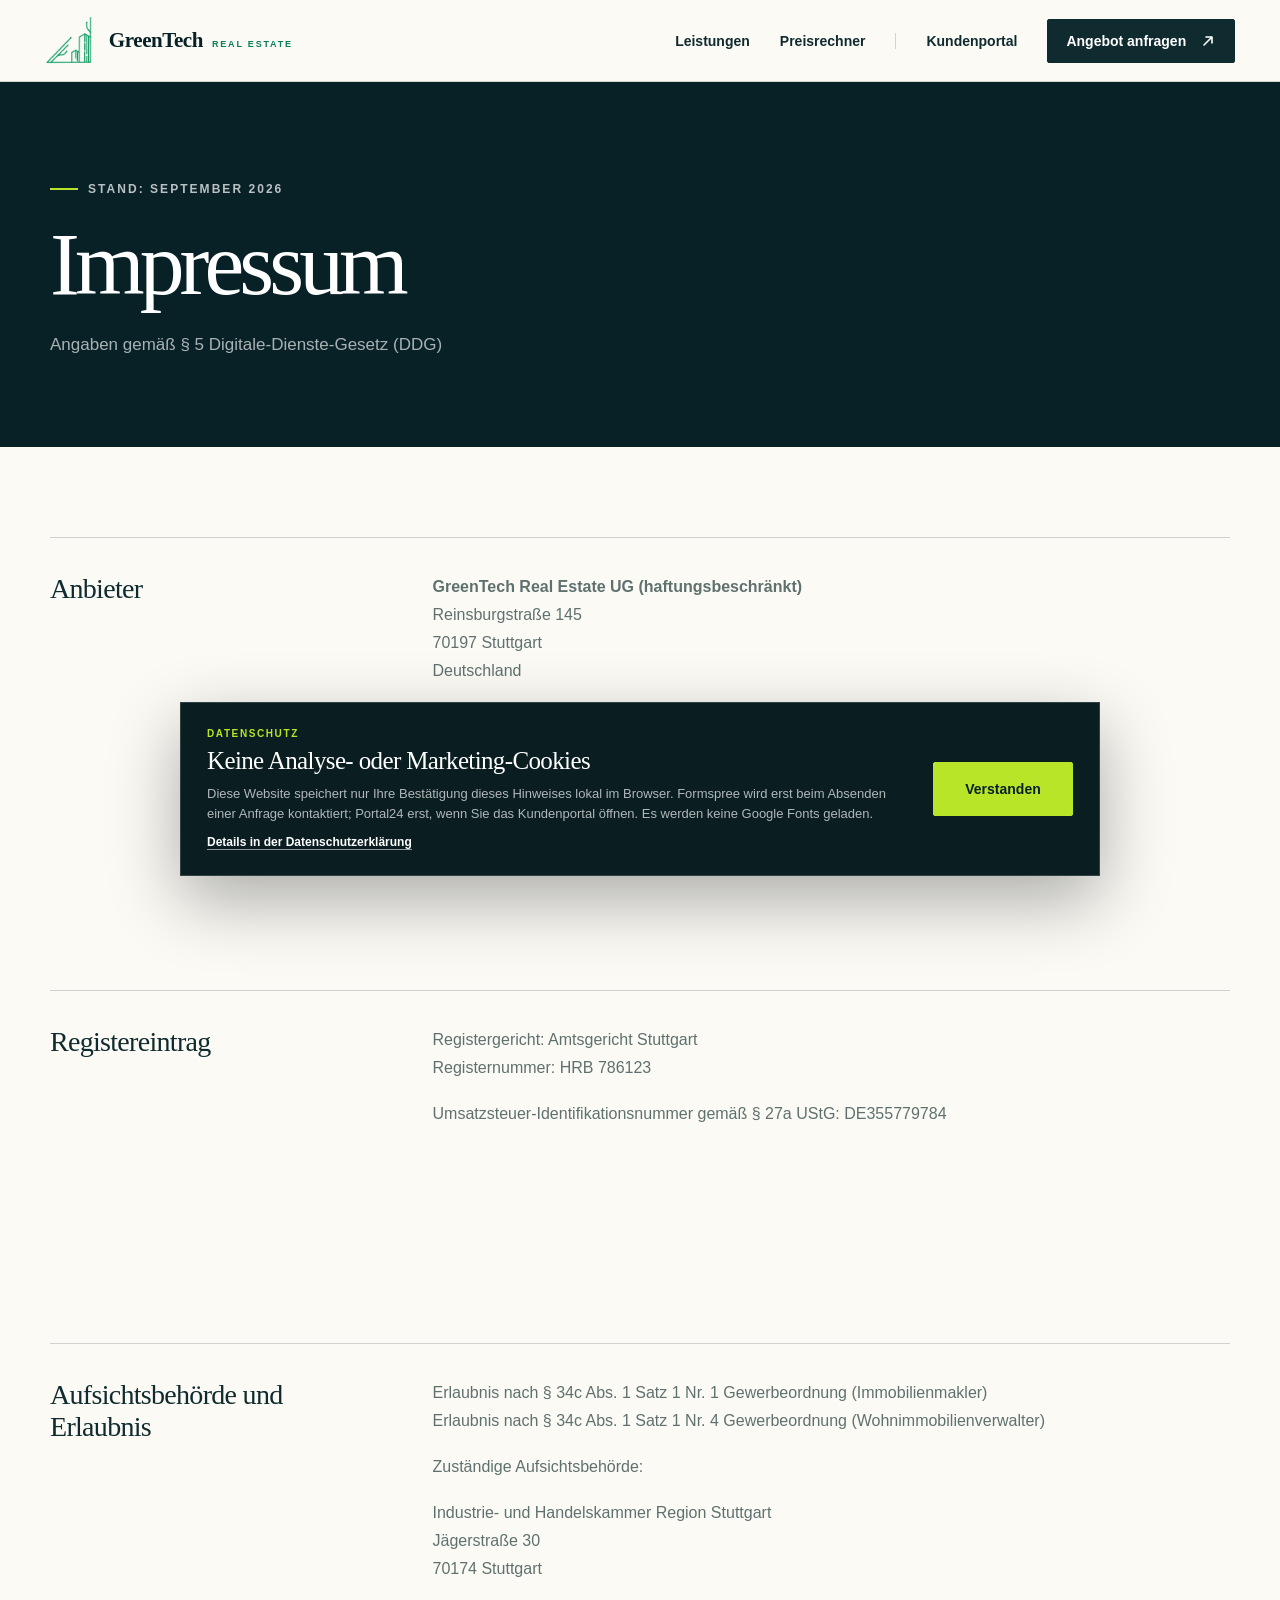
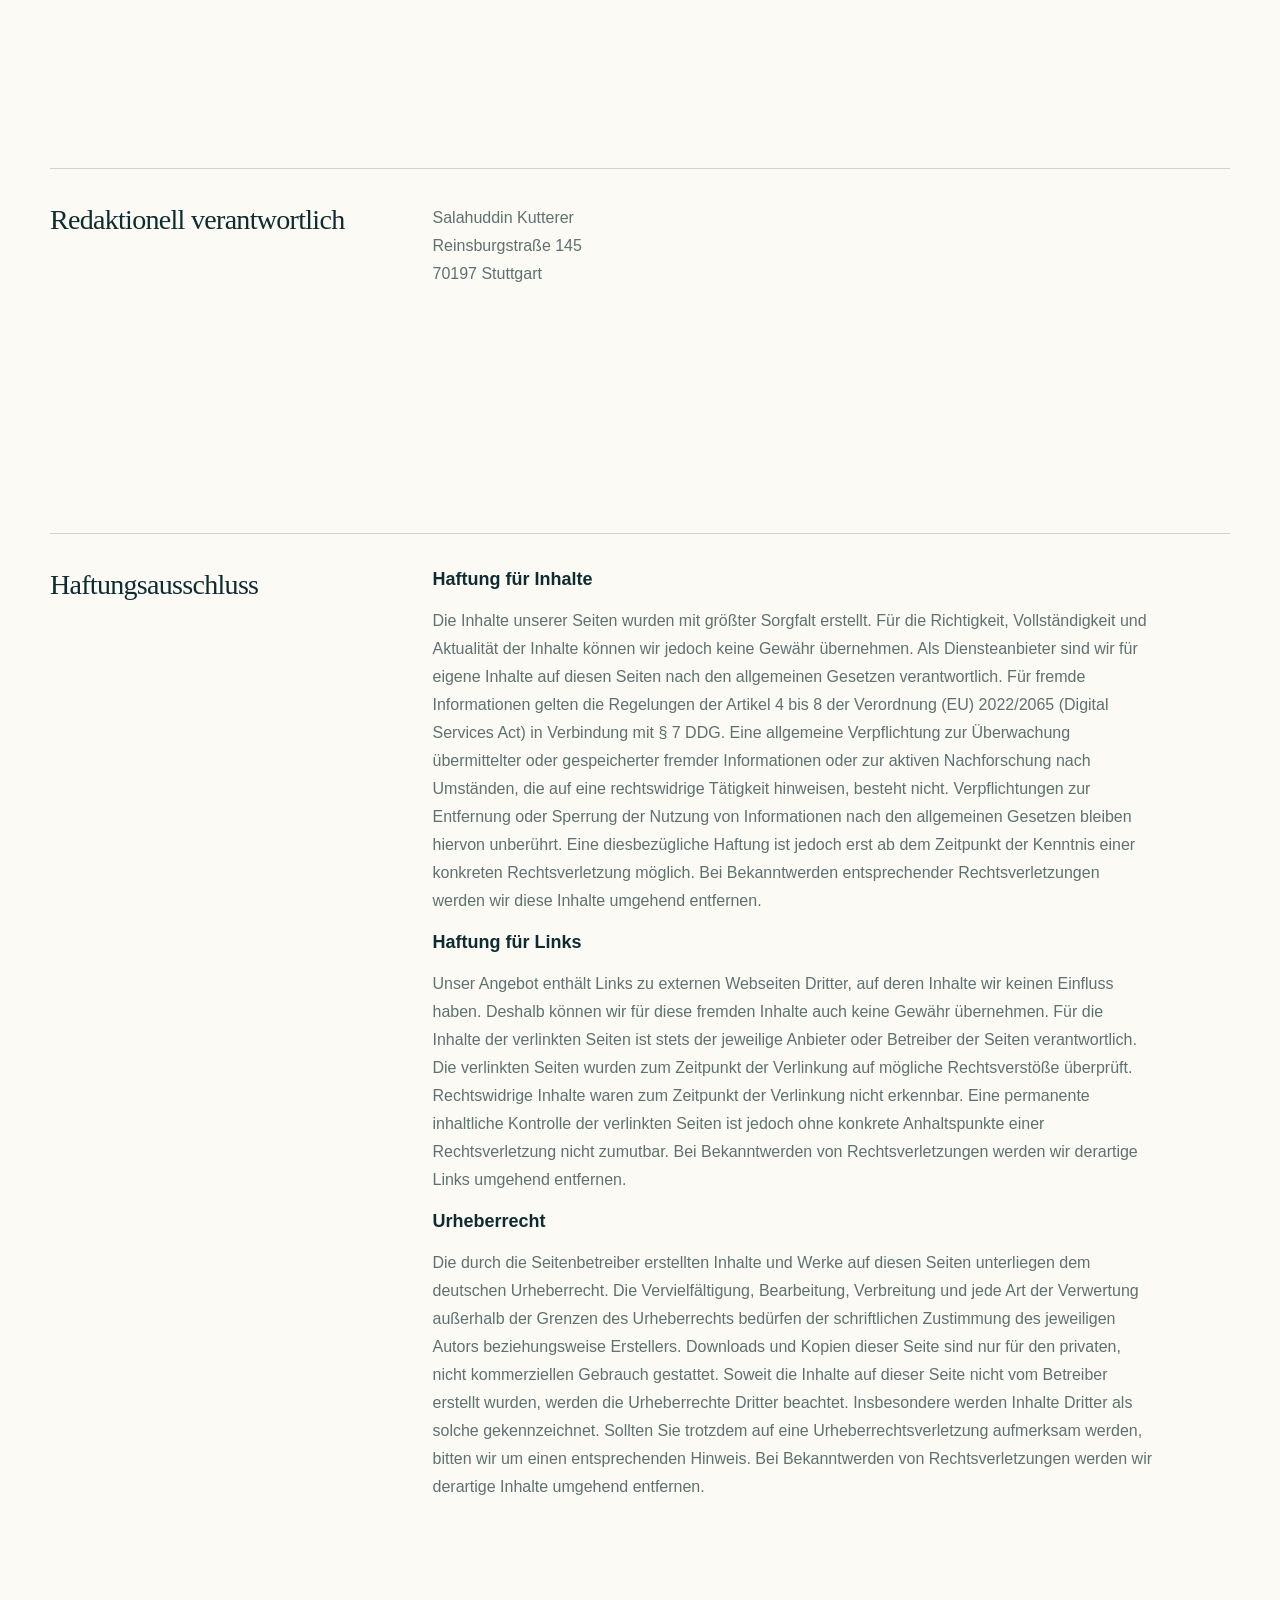
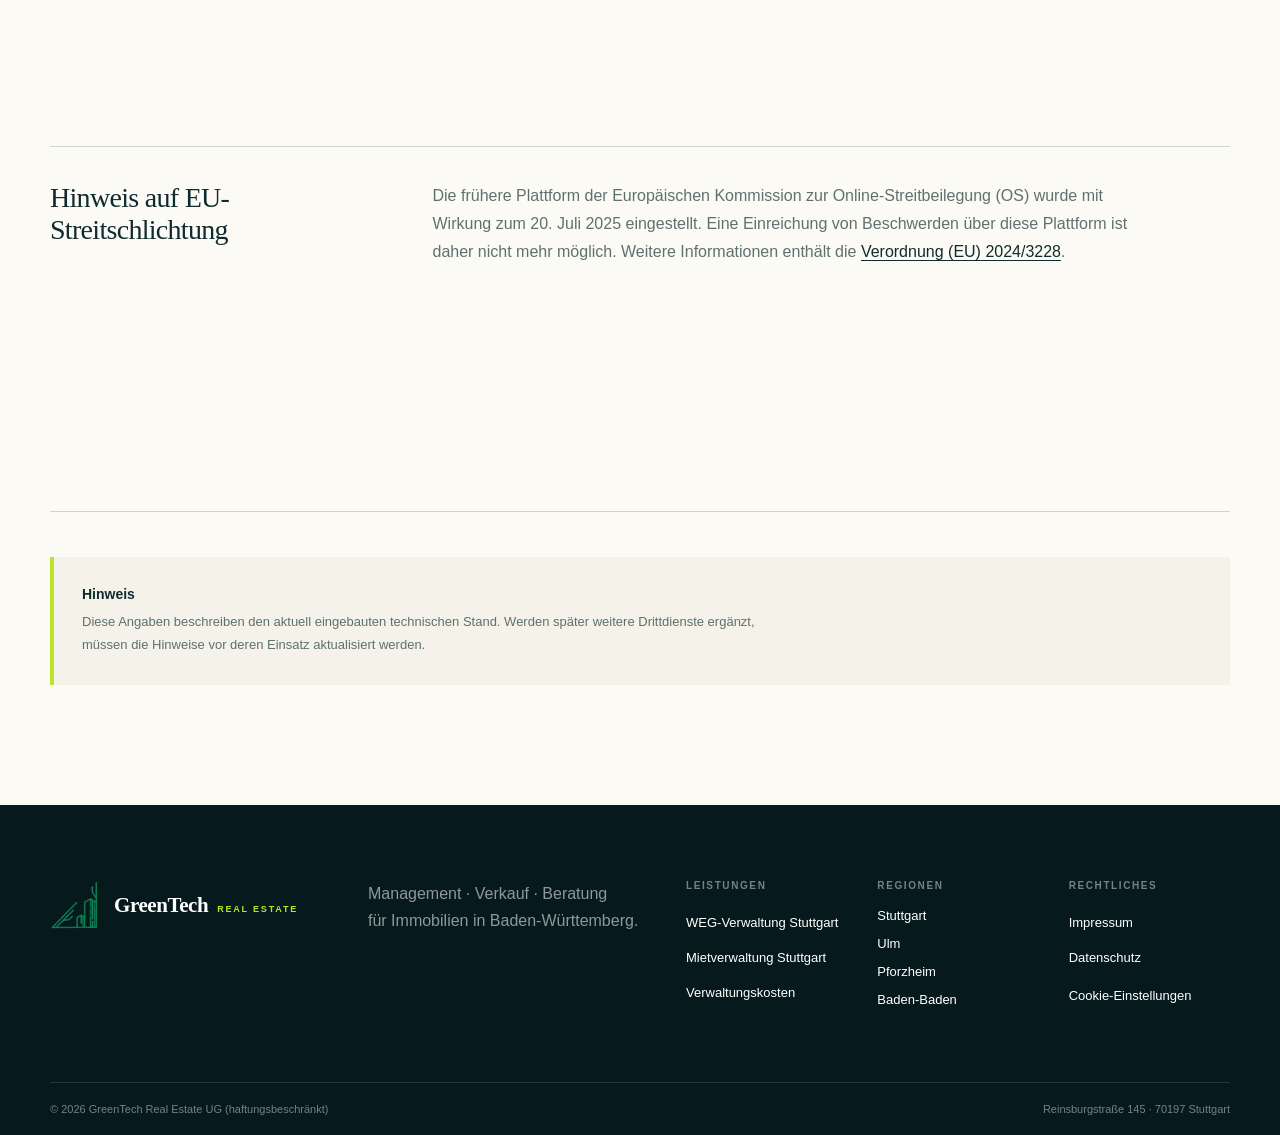
==== impressum.html @ c1181b11 "Add files via upload" ====
<!doctype html><html lang="de"><head><meta charset="utf-8"><meta name="viewport" content="width=device-width,initial-scale=1"><title>Impressum | GreenTech Real Estate</title><meta name="description" content="Angaben gemäß § 5 Digitale-Dienste-Gesetz (DDG)"><meta name="robots" content="index,follow,max-image-preview:large"><link rel="canonical" href="https://www.greentechrealestate.de/impressum.html"><meta property="og:locale" content="de_DE"><meta property="og:type" content="website"><meta property="og:title" content="Impressum | GreenTech Real Estate"><meta property="og:description" content="Angaben gemäß § 5 Digitale-Dienste-Gesetz (DDG)"><meta property="og:url" content="https://www.greentechrealestate.de/impressum.html"><script type="application/ld+json">{"@context":"https://schema.org","@type":["RealEstateAgent","LocalBusiness"],"@id":"https://www.greentechrealestate.de/#unternehmen","name":"GreenTech Real Estate UG (haftungsbeschränkt)","url":"https://www.greentechrealestate.de","logo":"https://www.greentechrealestate.de/assets/greentech-logo.png","telephone":"+49 711 34063966","email":"info@gt-re.de","address":{"@type":"PostalAddress","streetAddress":"Reinsburgstraße 145","postalCode":"70197","addressLocality":"Stuttgart","addressRegion":"Baden-Württemberg","addressCountry":"DE"},"areaServed":["Stuttgart","Ulm","Pforzheim","Baden-Baden"]}</script><link rel="stylesheet" href="styles.css?v=26"><style>@media(max-width:960px){.calculator-layout{gap:0!important;row-gap:0!important}.calculator-controls{margin-bottom:0!important}.result-card{margin-top:0!important}}</style><script src="form-config.js" defer></script><script src="script.js" defer></script></head><body><header class="site-header"><a class="brand brand-logo" href="index.html" aria-label="GreenTech Real Estate – Startseite"><span class="brand-symbol" aria-hidden="true"><img src="[data-uri]" alt="" width="380" height="132"></span><span class="brand-name"><strong>GreenTech</strong><span>Real Estate</span></span></a><button class="menu-button" type="button" aria-label="Menü öffnen" aria-expanded="false"><span></span><span></span></button><nav class="main-nav"><a href="index.html#leistungen">Leistungen</a><a href="preise.html">Preisrechner</a><a class="nav-login" href="https://portal.greentechrealestate.de/user/auth/login">Kundenportal</a><a class="button button-small" href="index.html#anfrage">Angebot anfragen <span class="arrow-icon" aria-hidden="true"><svg viewBox="0 0 16 16" focusable="false"><path d="M4 12 12 4M6 4h6v6"></path></svg></span></a></nav><span class="scroll-progress" aria-hidden="true"></span></header><main class="page-transition"><header class="legal-hero"><div class="section-shell"><p class="eyebrow light"><span></span>Stand: September 2026</p><h1>Impressum</h1><p>Angaben gemäß § 5 Digitale-Dienste-Gesetz (DDG)</p></div></header><article class="legal-content section-shell"><section><h2>Anbieter</h2><p><strong>GreenTech Real Estate UG (haftungsbeschränkt)</strong><br>Reinsburgstraße 145<br>70197 Stuttgart<br>Deutschland</p><p>Vertreten durch den Geschäftsführer: Salahuddin Kutterer</p><p>Telefon: <a href="tel:+4971134063966">+49 711 34063966</a><br>E-Mail: <a href="mailto:info@gt-re.de">info@gt-re.de</a></p></section><section><h2>Registereintrag</h2><p>Registergericht: Amtsgericht Stuttgart<br>Registernummer: HRB 786123</p><p>Umsatzsteuer-Identifikationsnummer gemäß § 27a UStG: DE355779784</p></section><section><h2>Aufsichtsbehörde und Erlaubnis</h2><p>Erlaubnis nach § 34c Abs. 1 Satz 1 Nr. 1 Gewerbeordnung (Immobilienmakler)<br>Erlaubnis nach § 34c Abs. 1 Satz 1 Nr. 4 Gewerbeordnung (Wohnimmobilienverwalter)</p><p>Zuständige Aufsichtsbehörde:</p><p>Industrie- und Handelskammer Region Stuttgart<br>Jägerstraße 30<br>70174 Stuttgart</p></section><section><h2>Redaktionell verantwortlich</h2><p>Salahuddin Kutterer<br>Reinsburgstraße 145<br>70197 Stuttgart</p></section><section><h2>Haftungsausschluss</h2><div class="legal-copy"><h3>Haftung für Inhalte</h3><p>Die Inhalte unserer Seiten wurden mit größter Sorgfalt erstellt. Für die Richtigkeit, Vollständigkeit und Aktualität der Inhalte können wir jedoch keine Gewähr übernehmen. Als Diensteanbieter sind wir für eigene Inhalte auf diesen Seiten nach den allgemeinen Gesetzen verantwortlich. Für fremde Informationen gelten die Regelungen der Artikel 4 bis 8 der Verordnung (EU) 2022/2065 (Digital Services Act) in Verbindung mit § 7 DDG. Eine allgemeine Verpflichtung zur Überwachung übermittelter oder gespeicherter fremder Informationen oder zur aktiven Nachforschung nach Umständen, die auf eine rechtswidrige Tätigkeit hinweisen, besteht nicht. Verpflichtungen zur Entfernung oder Sperrung der Nutzung von Informationen nach den allgemeinen Gesetzen bleiben hiervon unberührt. Eine diesbezügliche Haftung ist jedoch erst ab dem Zeitpunkt der Kenntnis einer konkreten Rechtsverletzung möglich. Bei Bekanntwerden entsprechender Rechtsverletzungen werden wir diese Inhalte umgehend entfernen.</p><h3>Haftung für Links</h3><p>Unser Angebot enthält Links zu externen Webseiten Dritter, auf deren Inhalte wir keinen Einfluss haben. Deshalb können wir für diese fremden Inhalte auch keine Gewähr übernehmen. Für die Inhalte der verlinkten Seiten ist stets der jeweilige Anbieter oder Betreiber der Seiten verantwortlich. Die verlinkten Seiten wurden zum Zeitpunkt der Verlinkung auf mögliche Rechtsverstöße überprüft. Rechtswidrige Inhalte waren zum Zeitpunkt der Verlinkung nicht erkennbar. Eine permanente inhaltliche Kontrolle der verlinkten Seiten ist jedoch ohne konkrete Anhaltspunkte einer Rechtsverletzung nicht zumutbar. Bei Bekanntwerden von Rechtsverletzungen werden wir derartige Links umgehend entfernen.</p><h3>Urheberrecht</h3><p>Die durch die Seitenbetreiber erstellten Inhalte und Werke auf diesen Seiten unterliegen dem deutschen Urheberrecht. Die Vervielfältigung, Bearbeitung, Verbreitung und jede Art der Verwertung außerhalb der Grenzen des Urheberrechts bedürfen der schriftlichen Zustimmung des jeweiligen Autors beziehungsweise Erstellers. Downloads und Kopien dieser Seite sind nur für den privaten, nicht kommerziellen Gebrauch gestattet. Soweit die Inhalte auf dieser Seite nicht vom Betreiber erstellt wurden, werden die Urheberrechte Dritter beachtet. Insbesondere werden Inhalte Dritter als solche gekennzeichnet. Sollten Sie trotzdem auf eine Urheberrechtsverletzung aufmerksam werden, bitten wir um einen entsprechenden Hinweis. Bei Bekanntwerden von Rechtsverletzungen werden wir derartige Inhalte umgehend entfernen.</p></div></section><section><h2>Hinweis auf EU-Streitschlichtung</h2><p>Die frühere Plattform der Europäischen Kommission zur Online-Streitbeilegung (OS) wurde mit Wirkung zum 20. Juli 2025 eingestellt. Eine Einreichung von Beschwerden über diese Plattform ist daher nicht mehr möglich. Weitere Informationen enthält die <a href="https://eur-lex.europa.eu/eli/reg/2024/3228/oj?locale=de">Verordnung (EU) 2024/3228</a>.</p></section><aside class="legal-note"><strong>Hinweis</strong><p>Diese Angaben beschreiben den aktuell eingebauten technischen Stand. Werden später weitere Drittdienste ergänzt, müssen die Hinweise vor deren Einsatz aktualisiert werden.</p></aside></article></main><footer><div class="footer-top section-shell"><a class="brand brand-logo footer-logo" href="index.html" aria-label="GreenTech Real Estate – Startseite"><span class="brand-symbol" aria-hidden="true"><img src="[data-uri]" alt="" width="380" height="132"></span><span class="brand-name"><strong>GreenTech</strong><span>Real Estate</span></span></a><p>Management · Verkauf · Beratung<br>für Immobilien in Baden-Württemberg.</p><div class="footer-navigation"><nav class="footer-links" aria-label="Leistungen"><strong>Leistungen</strong><a href="weg-verwaltung.html">WEG-Verwaltung Stuttgart</a><a href="mietverwaltung.html">Mietverwaltung Stuttgart</a><a href="preise.html">Verwaltungskosten</a></nav><nav class="footer-links" aria-label="Regionen"><strong>Regionen</strong><a href="index.html#stuttgart">Stuttgart</a><a href="hausverwaltung-ulm.html">Ulm</a><a href="hausverwaltung-pforzheim.html">Pforzheim</a><a href="hausverwaltung-baden-baden.html">Baden-Baden</a></nav><nav class="footer-links" aria-label="Rechtliches"><strong>Rechtliches</strong><a href="impressum.html">Impressum</a><a href="datenschutz.html">Datenschutz</a><button class="footer-cookie-button" type="button" data-cookie-settings>Cookie-Einstellungen</button></nav></div></div><div class="footer-bottom section-shell"><span>© 2026 GreenTech Real Estate UG (haftungsbeschränkt)</span><span>Reinsburgstraße 145 · 70197 Stuttgart</span></div></footer></body></html>
---- styles.css ----
:root {
  --ink: #102b2f;
  --ink-deep: #082126;
  --green: #b8e528;
  --green-soft: #e7f7ad;
  --cream: #f4f2e9;
  --paper: #fbfaf5;
  --line: rgba(16, 43, 47, 0.18);
  --muted: #5f716f;
}

* { box-sizing: border-box; }
html { scroll-behavior: smooth; }
body {
  margin: 0;
  background: var(--paper);
  color: var(--ink);
  font-family: Arial, Helvetica, sans-serif;
  -webkit-font-smoothing: antialiased;
}
a { color: inherit; text-decoration: none; }
img { max-width: 100%; }
button, input, select, textarea { font: inherit; }
button, summary { cursor: pointer; }

.section-shell { width: min(1180px, calc(100% - 48px)); margin-inline: auto; }
.site-header {
  position: sticky; top: 0; z-index: 20;
  height: 82px; padding: 0 3.5vw;
  display: flex; align-items: center; justify-content: space-between;
  background: rgba(251, 250, 245, 0.94); border-bottom: 1px solid var(--line);
  backdrop-filter: blur(16px); transition: height .35s ease, box-shadow .35s ease, background .35s ease;
}
.site-header.is-scrolled { height: 70px; background: rgba(251,250,245,.98); box-shadow: 0 12px 32px rgba(8,33,38,.08); }
.scroll-progress { position: absolute; left: 0; bottom: -1px; width: 100%; height: 2px; background: var(--green); transform: scaleX(0); transform-origin: left center; will-change: transform; }
.brand { display: inline-flex; align-items: center; gap: 12px; }
.brand-logo { transition: opacity .25s ease; }
.brand-logo:hover { opacity: .72; }
.brand-symbol { position: relative; width: 52px; height: 52px; overflow: hidden; flex: 0 0 52px; }
.brand-symbol img { position: absolute; top: 0; left: 50%; display: block; height: 100%; width: auto; max-width: none; transform: translateX(-46.2%); }
.brand-mark {
  width: 38px; height: 38px; display: grid; place-items: center;
  background: var(--green); color: var(--ink-deep); border-radius: 50%;
  font-size: 12px; font-weight: 800; letter-spacing: -0.04em;
}
.brand-name { display: flex; align-items: baseline; gap: 9px; color: var(--ink-deep); line-height: 1; white-space: nowrap; }
.brand-name strong { font-family: Georgia, "Times New Roman", serif; font-size: 21px; font-weight: 600; letter-spacing: -.02em; }
.brand-name span { color: #067f59; font-family: Arial, Helvetica, sans-serif; font-size: 9px; font-weight: 750; letter-spacing: .2em; text-transform: uppercase; }
.main-nav { display: flex; align-items: center; gap: 30px; font-size: 14px; font-weight: 600; }
.main-nav > a:not(.button) { position: relative; transition: color .2s ease; }
.main-nav > a:not(.button)::after { content: ""; position: absolute; left: 0; right: 0; bottom: -8px; height: 1px; background: var(--ink); transform: scaleX(0); transform-origin: right; transition: transform .3s cubic-bezier(.22,.7,.2,1); }
.main-nav > a:not(.button):hover::after, .main-nav > a:not(.button):focus-visible::after { transform: scaleX(1); transform-origin: left; }
.nav-login { border-left: 1px solid var(--line); padding-left: 30px; }
.menu-button { display: none; border: 0; background: transparent; padding: 10px; }
.menu-button span { display: block; width: 24px; height: 2px; background: var(--ink); margin: 5px; }
.button {
  display: inline-flex; align-items: center; justify-content: center; gap: 22px;
  min-height: 54px; padding: 0 24px; border: 1px solid var(--ink);
  background: var(--ink); color: white; border-radius: 2px;
  position: relative; overflow: hidden; font-size: 14px; font-weight: 700; transition: transform .25s ease, background .25s ease, box-shadow .25s ease;
}
.button::before { content: ""; position: absolute; inset: 0; background: rgba(255,255,255,.16); transform: translateX(-105%) skewX(-18deg); transition: transform .55s cubic-bezier(.22,.7,.2,1); }
.button:hover { transform: translateY(-3px); box-shadow: 0 14px 28px rgba(8,33,38,.16); }
.button:hover::before { transform: translateX(105%) skewX(-18deg); }
.button > span { position: relative; transition: transform .25s ease; }
.button:hover > span { transform: translate(3px,-3px); }
.arrow-icon { width: 16px; height: 16px; display: inline-flex; flex: 0 0 16px; align-items: center; justify-content: center; }
.arrow-icon svg { width: 100%; height: 100%; display: block; overflow: visible; fill: none; stroke: currentColor; stroke-width: 1.6; stroke-linecap: round; stroke-linejoin: round; }
.arrow-icon-right { width: 17px; flex-basis: 17px; }
.button-small { min-height: 44px; padding: 0 18px; gap: 14px; }
.hero {
  min-height: 700px; position: relative; overflow: hidden;
  display: flex; flex-direction: column; justify-content: space-between;
  padding: 105px max(3.5vw, 24px) 40px; color: white; background: var(--ink-deep);
}
.hero::after {
  content: ""; position: absolute; right: 8%; bottom: -35%; width: 42vw; height: 42vw;
  border-radius: 50%; background: radial-gradient(circle at 42% 38%, rgba(184,229,40,.95), rgba(184,229,40,.08) 56%, transparent 70%);
  filter: blur(1px);
}
.hero-orbit { position: absolute; border: 1px solid rgba(255,255,255,.18); border-radius: 50%; z-index: 1; }
.orbit-one { right: -6vw; bottom: -22vw; width: 66vw; height: 66vw; animation: orbit-drift 14s ease-in-out infinite alternate; }
.orbit-two { right: 6vw; bottom: -11vw; width: 42vw; height: 42vw; animation: orbit-drift 10s ease-in-out infinite alternate-reverse; }
.hero-content { position: relative; z-index: 2; width: min(900px, 76%); margin-left: 7vw; }
.hero-content > * { animation: hero-rise .8s both cubic-bezier(.22,.7,.2,1); }
.hero-content > *:nth-child(2) { animation-delay: .08s; }
.hero-content > *:nth-child(3) { animation-delay: .16s; }
.hero-content > *:nth-child(4) { animation-delay: .24s; }
.eyebrow { display: flex; align-items: center; gap: 10px; margin: 0 0 25px; font-size: 12px; font-weight: 800; letter-spacing: .17em; text-transform: uppercase; }
.eyebrow > span { display: block; width: 28px; height: 2px; background: var(--green); }
.eyebrow.light { color: rgba(255,255,255,.72); }
.hero h1 { margin: 0; font-size: clamp(54px, 7vw, 104px); line-height: .92; letter-spacing: -.065em; font-weight: 500; }
.hero h1 em { color: var(--green); font-family: Georgia, "Times New Roman", serif; font-weight: 400; }
.hero-copy { max-width: 640px; margin: 34px 0 0; color: rgba(255,255,255,.72); font-size: 18px; line-height: 1.65; }
.hero-actions { display: flex; align-items: center; gap: 34px; margin-top: 38px; }
.button-light { background: var(--green); border-color: var(--green); color: var(--ink-deep); }
.text-link { display: inline-flex; gap: 24px; border-bottom: 1px solid currentColor; padding-bottom: 5px; font-size: 14px; font-weight: 700; transition: gap .25s ease, opacity .25s ease; }
.text-link:hover { gap: 32px; opacity: .75; }
.light-link { color: white; }
.hero-meta { position: relative; z-index: 2; margin-left: 7vw; }
.hero-meta span { color: rgba(255,255,255,.5); font-size: 11px; letter-spacing: .17em; text-transform: uppercase; }
.hero-meta p { margin: 6px 0 0; font-size: 14px; }
.hero-index { position: absolute; right: 4vw; top: 50%; z-index: 2; transform: rotate(90deg); color: rgba(255,255,255,.45); font-size: 11px; letter-spacing: .18em; }
.intro { display: grid; grid-template-columns: .9fr 1.1fr; gap: 11vw; padding-block: 130px; }
.intro h2, .section-heading h2, .transparency h2, .contact-copy h2, .faq-section h2 {
  margin: 0; font-family: Georgia, "Times New Roman", serif; font-weight: 400;
  font-size: clamp(42px, 5.2vw, 72px); line-height: .98; letter-spacing: -.045em;
}
.intro-copy { padding-top: 42px; }
.intro-copy p { margin: 0 0 25px; font-size: 19px; line-height: 1.7; color: var(--muted); }
.intro-copy strong { color: var(--ink); }
.services-section { padding: 120px 0 130px; background: var(--cream); }
.section-heading { display: grid; grid-template-columns: 1.4fr .6fr; align-items: end; gap: 80px; }
.section-heading > p { margin: 0 0 5px; max-width: 360px; color: var(--muted); font-size: 16px; line-height: 1.65; }
.filter-row { display: flex; gap: 8px; flex-wrap: wrap; margin: 64px 0 28px; }
.filter { border: 1px solid var(--line); border-radius: 999px; padding: 11px 18px; background: transparent; color: var(--ink); font-size: 13px; font-weight: 700; }
.filter.active, .filter:hover { background: var(--ink); color: white; border-color: var(--ink); }
.service-grid { display: grid; grid-template-columns: repeat(3, 1fr); gap: 1px; background: rgba(16,43,47,.17); border: 1px solid rgba(16,43,47,.17); }
.service-card { min-height: 380px; padding: 28px; display: flex; flex-direction: column; justify-content: space-between; background: var(--paper); transition: background .25s ease, color .25s ease, transform .25s ease, box-shadow .25s ease; }
.service-card[hidden] { display: none; }
.service-card.featured { background: var(--green); }
.service-card:hover, .service-card:focus-within { background-color: #dff39a !important; color: var(--ink-deep); transform: translateY(-6px); box-shadow: 0 20px 45px rgba(8,33,38,.14); }
.card-topline { display: flex; justify-content: space-between; font-size: 11px; letter-spacing: .14em; text-transform: uppercase; opacity: .6; }
.service-card h3 { margin: 0 0 16px; max-width: 270px; font-family: Georgia, "Times New Roman", serif; font-size: 35px; line-height: 1.02; font-weight: 400; letter-spacing: -.035em; }
.service-card p { max-width: 300px; margin: 0; color: var(--muted); line-height: 1.65; font-size: 15px; }
.service-card:hover p, .service-card:focus-within p { color: #405654; }
.service-card:hover h3, .service-card:hover a, .service-card:focus-within h3, .service-card:focus-within a { color: var(--ink-deep); }
.service-card a { display: flex; justify-content: space-between; border-top: 1px solid currentColor; padding-top: 16px; font-size: 13px; font-weight: 800; }
.service-card a span { transition: transform .25s ease; }
.service-card:hover a span { transform: translate(4px,-4px); }
.transparency { padding-block: 130px; display: grid; grid-template-columns: .9fr 1.1fr; gap: 10vw; }
.steps { list-style: none; padding: 0; margin: 0; }
.steps li { display: grid; grid-template-columns: 60px 1fr; gap: 25px; padding: 34px 0; border-top: 1px solid var(--line); }
.steps li:last-child { border-bottom: 1px solid var(--line); }
.steps > li > span { color: var(--muted); font-size: 12px; font-weight: 800; }
.steps h3 { margin: 0 0 9px; font-size: 21px; }
.steps p { margin: 0; color: var(--muted); line-height: 1.6; }
.quote-band { background: var(--green); }
.quote-inner { padding-block: 95px; display: grid; grid-template-columns: 1fr auto; gap: 40px; align-items: end; }
.quote-inner p { margin: 0; max-width: 880px; font-family: Georgia, "Times New Roman", serif; font-size: clamp(32px, 4.3vw, 58px); line-height: 1.06; letter-spacing: -.04em; }
.quote-inner span { padding-bottom: 8px; font-size: 12px; font-weight: 800; letter-spacing: .12em; text-transform: uppercase; }
.contact-section { padding-block: 125px; background: var(--ink-deep); color: white; }
.contact-grid { display: grid; grid-template-columns: .85fr 1.15fr; gap: 9vw; }
.contact-copy > p:not(.eyebrow) { max-width: 440px; margin-top: 32px; color: rgba(255,255,255,.65); font-size: 17px; line-height: 1.7; }
.contact-direct { display: grid; gap: 10px; margin-top: 55px; }
.contact-direct a { display: flex; justify-content: space-between; max-width: 380px; padding: 17px 0; border-bottom: 1px solid rgba(255,255,255,.3); font-size: 16px; font-weight: 700; }
.inquiry-form { background: var(--paper); color: var(--ink); padding: 42px; }
.form-row { display: grid; grid-template-columns: 1fr 1fr; gap: 22px; }
.inquiry-form label { display: block; margin-bottom: 24px; }
.inquiry-form label > span:first-child { display: block; margin-bottom: 9px; font-size: 12px; font-weight: 800; letter-spacing: .07em; }
.inquiry-form input:not([type="checkbox"]), .inquiry-form select, .inquiry-form textarea {
  width: 100%; border: 0; border-bottom: 1px solid rgba(16,43,47,.32); border-radius: 0;
  padding: 10px 2px 13px; background: transparent; color: var(--ink); outline: none;
}
.inquiry-form input:focus, .inquiry-form select:focus, .inquiry-form textarea:focus { border-color: var(--ink); box-shadow: 0 1px 0 var(--ink); }
.inquiry-form textarea { resize: vertical; }
.checkbox-label { display: grid !important; grid-template-columns: 18px 1fr; gap: 12px; align-items: start; }
.checkbox-label input { margin-top: 3px; accent-color: var(--ink); }
.checkbox-label span { margin: 0 !important; color: var(--muted); font-size: 12px !important; font-weight: 400 !important; line-height: 1.55; letter-spacing: 0 !important; }
.checkbox-label a { text-decoration: underline; }
.button-submit { width: 100%; border: 0; }
.button-submit:disabled { cursor: wait; opacity: .72; }
.inquiry-form[hidden], .form-success[hidden], .form-error[hidden] { display: none !important; }
.form-error { margin: 16px 0 0; padding: 13px 15px; border-left: 3px solid #a33a31; background: #f9e9e6; color: #6a211b; font-size: 13px; line-height: 1.55; }
.form-error a { font-weight: 800; text-decoration: underline; }
.form-success { min-height: 100%; padding: 54px 48px; background: var(--paper); color: var(--ink); outline: none; }
.form-success-icon { display: grid; place-items: center; width: 62px; height: 62px; margin-bottom: 34px; border-radius: 50%; background: var(--green); color: var(--ink-deep); }
.form-success-icon svg { width: 31px; height: 31px; fill: none; stroke: currentColor; stroke-width: 2.4; stroke-linecap: round; stroke-linejoin: round; }
.form-success h3 { margin: 18px 0 12px; font-family: Georgia, "Times New Roman", serif; font-size: clamp(38px, 5vw, 58px); line-height: 1; letter-spacing: -.045em; }
.form-success > p:not(.eyebrow) { max-width: 520px; margin: 0 0 38px; color: var(--muted); font-size: 17px; line-height: 1.7; }
.form-success .button { max-width: 320px; }
.thank-you-page { min-height: 70vh; background: var(--ink-deep); }
.thank-you-section { display: grid; place-items: center; min-height: 70vh; padding-block: 120px; }
.thank-you-card { width: min(100%, 820px); padding: clamp(38px, 7vw, 78px); background: var(--paper); color: var(--ink); }
.thank-you-icon { display: grid; place-items: center; width: 68px; height: 68px; margin-bottom: 38px; border-radius: 50%; background: var(--green); color: var(--ink-deep); }
.thank-you-icon svg { width: 34px; height: 34px; fill: none; stroke: currentColor; stroke-width: 2.4; stroke-linecap: round; stroke-linejoin: round; }
.thank-you-card h1 { margin: 20px 0 18px; font-family: Georgia, "Times New Roman", serif; font-size: clamp(52px, 8vw, 92px); line-height: .95; letter-spacing: -.055em; }
.thank-you-lead { max-width: 600px; margin: 0; color: var(--muted); font-size: clamp(18px, 2vw, 22px); line-height: 1.65; }
.thank-you-actions { display: flex; flex-wrap: wrap; gap: 24px 34px; align-items: center; margin-top: 42px; }
.thank-you-actions .button { min-width: 220px; }
.honeypot { position: absolute !important; left: -9999px !important; }
.form-notice { margin: 16px 0 0; padding: 12px; background: var(--green-soft); font-size: 13px; line-height: 1.5; }
.faq-section { padding-block: 130px; display: grid; grid-template-columns: .75fr 1.25fr; gap: 10vw; }
.faq-list details { border-top: 1px solid var(--line); }
.faq-list details:last-child { border-bottom: 1px solid var(--line); }
.faq-list summary { display: flex; justify-content: space-between; gap: 20px; padding: 27px 0; list-style: none; font-size: 18px; font-weight: 700; }
.faq-list summary::-webkit-details-marker { display: none; }
.faq-list summary span { font-size: 24px; font-weight: 400; transition: transform .2s ease; }
.faq-list details[open] summary span { transform: rotate(45deg); }
.faq-list details p { margin: -8px 45px 28px 0; max-width: 620px; color: var(--muted); line-height: 1.7; }
.faq-intro { max-width: 330px; margin: 24px 0 0; color: var(--muted); line-height: 1.65; }
footer { background: #061a1d; color: white; }
.footer-top { padding-block: 75px; display: grid; grid-template-columns: minmax(220px,.8fr) minmax(250px,.8fr) minmax(420px,1.6fr); gap: 46px; align-items: start; }
.footer-top > p { margin: 0; color: rgba(255,255,255,.55); line-height: 1.7; }
.footer-navigation { min-width: 0; display: grid; grid-template-columns: repeat(3, minmax(120px, 1fr)); gap: 30px; }
.footer-links { display: grid; gap: 13px; font-size: 13px; }
.footer-links strong { margin-bottom: 4px; color: rgba(255,255,255,.45); font-size: 10px; letter-spacing: .16em; text-transform: uppercase; }
.footer-links a, .footer-cookie-button { width: fit-content; transition: color .2s ease; }
.footer-links a:hover, .footer-cookie-button:hover { color: var(--green); }
.footer-cookie-button { padding: 0; border: 0; background: transparent; color: inherit; font: inherit; text-align: left; }
.footer-logo .brand-name { color: white; }
.footer-logo .brand-name span { color: var(--green); }
.footer-logo img { opacity: .95; }
.footer-bottom { padding-block: 20px; border-top: 1px solid rgba(255,255,255,.12); display: flex; justify-content: space-between; gap: 30px; color: rgba(255,255,255,.45); font-size: 11px; }

.cookie-notice {
  position: fixed; left: 24px; right: 24px; bottom: 24px; z-index: 80;
  width: min(920px, calc(100% - 48px)); margin-inline: auto; padding: 25px 26px;
  display: grid; grid-template-columns: 1fr auto; align-items: center; gap: 34px;
  border: 1px solid rgba(255,255,255,.16); background: rgba(6,26,29,.98); color: white;
  box-shadow: 0 24px 70px rgba(0,0,0,.32); backdrop-filter: blur(18px);
  animation: cookie-rise .55s both cubic-bezier(.22,.7,.2,1);
}
.cookie-copy { max-width: 700px; }
.cookie-kicker { display: block; margin-bottom: 8px; color: var(--green); font-size: 10px; font-weight: 800; letter-spacing: .16em; text-transform: uppercase; }
.cookie-notice h2 { margin: 0; font-family: Georgia, "Times New Roman", serif; font-size: 25px; font-weight: 400; letter-spacing: -.025em; }
.cookie-notice p { margin: 9px 0 8px; color: rgba(255,255,255,.68); font-size: 13px; line-height: 1.55; }
.cookie-notice a { border-bottom: 1px solid rgba(255,255,255,.55); font-size: 12px; font-weight: 700; }
.cookie-button { min-width: 140px; }

.legal-hero { padding-block: 100px 88px; background: var(--ink-deep); color: white; }
.legal-hero h1 { margin: 0; font-family: Georgia, "Times New Roman", serif; font-size: clamp(54px, 7vw, 96px); line-height: .95; font-weight: 400; letter-spacing: -.055em; }
.legal-hero > .section-shell > p:last-child { max-width: 650px; margin: 25px 0 0; color: rgba(255,255,255,.65); font-size: 17px; line-height: 1.65; }
.legal-content { padding-block: 90px 120px; }
.legal-content section { display: grid; grid-template-columns: minmax(230px,.55fr) 1.45fr; gap: 30px 80px; padding: 35px 0; border-top: 1px solid var(--line); }
.legal-content section:last-of-type { border-bottom: 1px solid var(--line); }
.legal-content h2 { grid-row: 1 / span 8; margin: 0; font-family: Georgia, "Times New Roman", serif; font-size: 28px; font-weight: 400; letter-spacing: -.025em; }
.legal-content p { max-width: 720px; margin: 0; color: var(--muted); line-height: 1.75; }
.legal-content p + p { margin-top: -12px; }
.legal-content a { color: var(--ink); border-bottom: 1px solid currentColor; }
.legal-copy { display: grid; gap: 17px; max-width: 720px; }
.legal-copy h3 { margin: 0; color: var(--ink); font-size: 18px; font-weight: 700; }
.legal-copy p { max-width: none; }
.legal-table { max-width: 720px; border: 1px solid var(--line); }
.legal-table > div { display: grid; grid-template-columns: minmax(170px,.4fr) 1.6fr; }
.legal-table > div + div { border-top: 1px solid var(--line); }
.legal-table strong, .legal-table span { padding: 15px 17px; font-size: 13px; line-height: 1.55; }
.legal-table strong { background: var(--cream); font-size: 11px; letter-spacing: .08em; text-transform: uppercase; }
.legal-table strong + strong, .legal-table span + span { border-left: 1px solid var(--line); }
.legal-note { margin-top: 45px; padding: 28px; border-left: 4px solid var(--green); background: var(--cream); }
.legal-note strong { font-size: 14px; }
.legal-note p { margin: 8px 0 0; font-size: 13px; }

.page-transition { animation: page-in .65s both cubic-bezier(.22,.7,.2,1); }
.reveal { opacity: 0; transform: translateY(34px) scale(.985); filter: blur(5px); transition: opacity .75s ease, transform .75s cubic-bezier(.22,.7,.2,1), filter .75s ease; }
.reveal.is-visible { opacity: 1; transform: translateY(0) scale(1); filter: blur(0); }
.service-card-reveal { height: 100%; }
.service-card-reveal .service-card { height: 100%; }
.service-grid > .reveal { background: var(--paper); }
.price-teaser { margin-top: 1px; padding: 44px; display: flex; align-items: center; justify-content: space-between; gap: 30px; background: var(--ink); color: white; }
.price-teaser > div > span { color: var(--green); font-size: 11px; font-weight: 800; letter-spacing: .16em; text-transform: uppercase; }
.price-teaser h3 { margin: 10px 0 0; font-family: Georgia, "Times New Roman", serif; font-size: clamp(28px, 3vw, 42px); font-weight: 400; letter-spacing: -.035em; }

.subhero { position: relative; overflow: hidden; min-height: 620px; display: flex; align-items: center; background: var(--ink-deep); color: white; }
.subhero::before { content: ""; position: absolute; inset: auto -10vw -32vw auto; width: 72vw; height: 72vw; border: 1px solid rgba(255,255,255,.15); border-radius: 50%; animation: orbit-drift 13s ease-in-out infinite alternate; }
.subhero::after { content: ""; position: absolute; right: 10vw; bottom: -24vw; width: 46vw; height: 46vw; border-radius: 50%; background: radial-gradient(circle, rgba(184,229,40,.8), rgba(184,229,40,.04) 66%, transparent 70%); }
.subhero-grid { position: relative; z-index: 2; display: grid; grid-template-columns: 1.35fr .65fr; gap: 80px; align-items: center; padding-block: 90px; }
.subhero-copy > * { animation: hero-rise .75s both cubic-bezier(.22,.7,.2,1); }
.subhero-copy > *:nth-child(2) { animation-delay: .08s; }
.subhero-copy > *:nth-child(3) { animation-delay: .16s; }
.subhero-copy > *:nth-child(4) { animation-delay: .24s; }
.subhero h1, .price-hero h1 { margin: 0; font-size: clamp(50px, 6.2vw, 88px); line-height: .94; letter-spacing: -.06em; font-weight: 500; }
.subhero h1 em, .price-hero h1 em { color: var(--green); font-family: Georgia, "Times New Roman", serif; font-weight: 400; }
.subhero-copy > p:not(.eyebrow) { max-width: 720px; margin: 30px 0 0; color: rgba(255,255,255,.68); font-size: 18px; line-height: 1.7; }
.breadcrumb { display: flex; align-items: center; gap: 10px; margin-bottom: 28px; color: rgba(255,255,255,.52); font-size: 11px; letter-spacing: .08em; }
.breadcrumb a { transition: color .2s ease; }
.breadcrumb a:hover { color: var(--green); }
.subhero-mark { justify-self: end; width: 190px; height: 190px; display: grid; place-items: center; border: 1px solid rgba(255,255,255,.25); border-radius: 50%; }
.subhero-mark span { color: var(--green); font-family: Georgia, "Times New Roman", serif; font-size: 64px; }
.service-intro { padding-block: 110px; display: grid; grid-template-columns: 1.35fr .65fr; gap: 9vw; align-items: center; }
.lead-quote { min-width: 0; margin: 0; font-family: Georgia, "Times New Roman", serif; font-size: clamp(34px, 4.5vw, 60px); line-height: 1.08; letter-spacing: -.04em; overflow-wrap: break-word; hyphens: auto; }
.price-callout { padding: 32px; border: 1px solid var(--line); background: var(--cream); }
.price-callout > span { font-size: 11px; font-weight: 800; letter-spacing: .14em; text-transform: uppercase; }
.price-callout strong { display: block; margin-top: 22px; font-family: Georgia, "Times New Roman", serif; font-size: 48px; font-weight: 400; letter-spacing: -.04em; }
.price-callout p { margin: 5px 0 18px; color: var(--muted); font-size: 13px; line-height: 1.5; }
.price-callout small { display: block; padding-top: 16px; border-top: 1px solid var(--line); color: var(--muted); line-height: 1.5; }
.price-callout-link { display: flex; align-items: center; justify-content: space-between; min-height: 44px; margin-top: 16px; padding-top: 14px; border-top: 1px solid var(--line); font-size: 12px; font-weight: 800; }
.price-callout-link span { transition: transform .25s ease; }
.price-callout-link:hover span { transform: translate(4px,-4px); }
.facts-band { background: var(--green); }
.facts-grid { display: grid; grid-template-columns: repeat(3, 1fr); }
.fact { min-height: 180px; padding: 42px 28px; border-left: 1px solid rgba(8,33,38,.2); display: flex; flex-direction: column; justify-content: space-between; }
.facts-grid > .reveal:last-child .fact { border-right: 1px solid rgba(8,33,38,.2); }
.fact strong { font-family: Georgia, "Times New Roman", serif; font-size: 42px; font-weight: 400; }
.fact span { font-size: 12px; font-weight: 800; letter-spacing: .12em; text-transform: uppercase; }
.detail-section { padding-block: 120px; display: grid; grid-template-columns: .75fr 1.25fr; gap: 10vw; }
.detail-section h2, .extras-section h2, .calculator-heading h2, .pricing-explain h2 { margin: 0; font-family: Georgia, "Times New Roman", serif; font-size: clamp(42px, 5.2vw, 72px); line-height: .98; letter-spacing: -.045em; font-weight: 400; }
.feature-list { list-style: none; padding: 0; margin: 0; }
.feature-list li { display: grid; grid-template-columns: 55px 1fr; gap: 20px; padding: 24px 0; border-top: 1px solid var(--line); font-size: 18px; line-height: 1.45; }
.feature-list li:last-child { border-bottom: 1px solid var(--line); }
.feature-list li span { color: var(--muted); font-size: 11px; font-weight: 800; }
.extras-section { padding-block: 100px; background: var(--ink); color: white; }
.extras-grid { display: grid; grid-template-columns: .85fr 1.15fr; gap: 10vw; }
.extras-grid ul { list-style: none; padding: 0; margin: 0; }
.extras-grid li { padding: 22px 0; border-top: 1px solid rgba(255,255,255,.2); color: rgba(255,255,255,.72); font-size: 17px; }
.extras-grid li:last-child { border-bottom: 1px solid rgba(255,255,255,.2); }
.detail-closing { padding-block: 95px; background: var(--green); }
.detail-closing .section-shell { display: flex; align-items: end; justify-content: space-between; gap: 60px; }
.detail-closing p { max-width: 850px; margin: 0; font-family: Georgia, "Times New Roman", serif; font-size: clamp(32px, 4vw, 54px); line-height: 1.08; letter-spacing: -.04em; }
.detail-closing .button { flex: 0 0 auto; }

.price-hero { padding-block: 110px; background: var(--ink-deep); color: white; }
.price-hero p:last-child { max-width: 720px; margin: 32px 0 0; color: rgba(255,255,255,.68); font-size: 18px; line-height: 1.7; }
.calculator-section { padding-block: 110px 130px; background: var(--cream); }
.calculator-heading { display: flex; align-items: end; justify-content: space-between; gap: 50px; margin-bottom: 62px; }
.calculator-heading > span { order: 2; padding-bottom: 8px; font-size: 11px; font-weight: 800; letter-spacing: .14em; text-transform: uppercase; }
.calculator-layout { display: grid; grid-template-columns: .9fr 1.1fr; gap: 1px; background: var(--line); border: 1px solid var(--line); }
.calculator-controls { padding: 42px; background: var(--paper); }
.segment { display: grid; grid-template-columns: 1fr 1fr; padding: 4px; background: var(--cream); }
.segment button { min-height: 48px; border: 0; background: transparent; color: var(--ink); font-size: 13px; font-weight: 800; }
.segment button.active { background: var(--ink); color: white; }
.range-control { display: block; margin-top: 48px; }
.range-control > span { display: flex; align-items: center; justify-content: space-between; gap: 20px; }
.range-control b { font-size: 15px; }
.range-control output { min-width: 56px; padding: 10px; background: var(--green); text-align: center; font-size: 18px; font-weight: 800; }
.range-control input { width: 100%; margin: 24px 0 6px; accent-color: var(--ink); }
.range-control small { display: flex; justify-content: space-between; color: var(--muted); }
.calculator-note { display: grid; grid-template-columns: 28px 1fr; gap: 14px; margin-top: 40px; padding: 20px; background: var(--green-soft); }
.calculator-note > span { width: 24px; height: 24px; display: grid; place-items: center; border: 1px solid var(--ink); border-radius: 50%; font-size: 12px; font-weight: 800; }
.calculator-note p { margin: 0; font-size: 12px; line-height: 1.55; }
.result-card { position: relative; padding: 42px; background: var(--ink-deep); color: white; overflow: hidden; }
.result-card::after { content: ""; position: absolute; right: -140px; top: -140px; width: 300px; height: 300px; border: 1px solid rgba(255,255,255,.16); border-radius: 50%; }
.result-top { display: flex; justify-content: space-between; color: rgba(255,255,255,.5); font-size: 11px; font-weight: 800; letter-spacing: .12em; text-transform: uppercase; }
.result-card h2 { position: relative; z-index: 1; margin: 38px 0 25px; font-family: Georgia, "Times New Roman", serif; font-size: 39px; font-weight: 400; }
.unit-price { display: flex; align-items: end; gap: 18px; }
.unit-price strong { color: var(--green); font-family: Georgia, "Times New Roman", serif; font-size: clamp(54px, 6vw, 78px); line-height: 1; font-weight: 400; letter-spacing: -.05em; }
.unit-price span { padding-bottom: 8px; color: rgba(255,255,255,.55); font-size: 12px; line-height: 1.4; }
.total-price { margin: 30px 0; padding: 24px 0; border-top: 1px solid rgba(255,255,255,.18); border-bottom: 1px solid rgba(255,255,255,.18); display: grid; grid-template-columns: 1fr auto; align-items: end; }
.total-price > span { font-size: 12px; font-weight: 700; }
.total-price strong { grid-row: span 2; font-family: Georgia, "Times New Roman", serif; font-size: 32px; font-weight: 400; }
.total-price small { color: rgba(255,255,255,.45); font-size: 10px; }
.result-card .calculator-note { position: relative; z-index: 1; margin: 0 0 30px; color: var(--ink-deep); }
.result-card .calculator-note p { color: var(--ink-deep); }
.result-card ul { list-style: none; padding: 0; margin: 0 0 30px; display: grid; gap: 13px; color: rgba(255,255,255,.75); font-size: 13px; }
.result-card .button { width: 100%; }
.result-disclaimer { margin: 20px 0 0; color: rgba(255,255,255,.4); font-size: 10px; line-height: 1.5; }
.custom-result { margin: 35px 0; padding: 30px; background: var(--green); color: var(--ink); }
.custom-result strong { font-family: Georgia, "Times New Roman", serif; font-size: 36px; font-weight: 400; }
.custom-result p { margin: 10px 0 0; line-height: 1.5; }
.pricing-explain { padding-block: 120px; display: grid; grid-template-columns: .75fr 1.25fr; gap: 10vw; }
.price-factors p { margin: 0; padding: 24px 0; border-top: 1px solid var(--line); display: grid; grid-template-columns: 50px 120px 1fr; gap: 18px; color: var(--muted); line-height: 1.5; }
.price-factors p:last-child { border-bottom: 1px solid var(--line); }
.price-factors span { font-size: 11px; font-weight: 800; }
.price-factors b { color: var(--ink); }

.location-section { padding-block: 125px; overflow: hidden; background: var(--ink-deep); color: white; }
.location-grid { display: grid; grid-template-columns: 1.05fr .95fr; gap: 9vw; align-items: center; }
.location-copy h2 { margin: 0; font-family: Georgia, "Times New Roman", serif; font-size: clamp(44px, 5.4vw, 74px); line-height: .98; letter-spacing: -.05em; font-weight: 400; }
.location-copy > p:not(.eyebrow) { max-width: 610px; margin: 32px 0 0; color: rgba(255,255,255,.65); font-size: 17px; line-height: 1.75; }
.location-links { display: grid; margin-top: 42px; }
.location-links a { display: flex; align-items: center; justify-content: space-between; max-width: 520px; padding: 18px 0; border-top: 1px solid rgba(255,255,255,.22); font-weight: 700; }
.location-links a:last-child { border-bottom: 1px solid rgba(255,255,255,.22); }
.location-links a span { color: var(--green); transition: transform .25s ease; }
.location-links a:hover span { transform: translate(4px,-4px); }
.location-card { position: relative; min-height: 460px; padding: 42px; display: flex; flex-direction: column; justify-content: space-between; background: var(--green); color: var(--ink-deep); overflow: hidden; }
.location-card::after { content: ""; position: absolute; right: -130px; bottom: -130px; width: 300px; height: 300px; border: 1px solid rgba(8,33,38,.22); border-radius: 50%; animation: orbit-drift 11s ease-in-out infinite alternate; }
.location-card > span { position: relative; z-index: 1; font-size: 11px; font-weight: 800; letter-spacing: .15em; text-transform: uppercase; }
.location-card strong { position: relative; z-index: 1; font-family: Georgia, "Times New Roman", serif; font-size: clamp(48px, 5vw, 68px); line-height: .95; font-weight: 400; letter-spacing: -.05em; }
.location-card p { position: relative; z-index: 1; max-width: 400px; margin: 0; font-size: 14px; line-height: 1.65; }
.location-card address { position: relative; z-index: 1; padding-top: 22px; border-top: 1px solid rgba(8,33,38,.22); font-size: 13px; font-style: normal; line-height: 1.55; }

@keyframes hero-rise { from { opacity: 0; transform: translateY(28px); } to { opacity: 1; transform: translateY(0); } }
@keyframes orbit-drift { from { transform: translate3d(0,0,0) scale(1); } to { transform: translate3d(-24px,-18px,0) scale(1.04); } }
@keyframes page-in { from { opacity: 0; transform: translateY(10px); } to { opacity: 1; transform: translateY(0); } }
@keyframes cookie-rise { from { opacity: 0; transform: translateY(22px) scale(.98); } to { opacity: 1; transform: translateY(0) scale(1); } }

@media (max-width: 960px) {
  .site-header { height: 72px; padding-inline: 24px; }
  .menu-button { display: block; z-index: 30; min-width: 44px; min-height: 44px; }
  .main-nav { display: none; position: absolute; top: 72px; left: 0; right: 0; max-height: calc(100vh - 72px); overflow-y: auto; padding: 24px; background: var(--paper); border-bottom: 1px solid var(--line); box-shadow: 0 18px 34px rgba(8,33,38,.12); flex-direction: column; align-items: stretch; gap: 10px; }
  .main-nav.is-open { display: flex; }
  .main-nav a { display: flex; align-items: center; min-height: 44px; }
  .main-nav .button { justify-content: space-between; min-height: 50px; }
  .nav-login { border-left: 0; padding-left: 0; }
  .hero { min-height: 670px; }
  .hero-content { width: 100%; margin-left: 0; }
  .hero-meta { margin-left: 0; }
  .section-heading, .intro, .transparency, .contact-grid, .faq-section, .subhero-grid, .service-intro, .detail-section, .extras-grid, .calculator-layout, .pricing-explain, .location-grid { grid-template-columns: 1fr; gap: 55px; }
  .calculator-layout { gap: 0 !important; row-gap: 0 !important; }
  .calculator-controls { margin-bottom: 0 !important; }
  .result-card { margin-top: 0 !important; }
  .service-grid { grid-template-columns: repeat(2, 1fr); }
  .quote-inner { grid-template-columns: 1fr; }
  .footer-top { grid-template-columns: 1fr 1.6fr; }
  .footer-navigation { grid-column: 1 / -1; }
  .subhero-mark { display: none; }
  .facts-grid { grid-template-columns: 1fr; }
  .fact { min-height: 130px; border-right: 1px solid rgba(8,33,38,.2); border-bottom: 1px solid rgba(8,33,38,.2); }
  .detail-closing .section-shell { align-items: flex-start; flex-direction: column; }
  .legal-content section { grid-template-columns: 1fr; gap: 18px; }
  .legal-content h2 { grid-row: auto; }
}

@media (max-width: 640px) {
  .section-shell { width: min(100% - 32px, 1180px); }
  .brand { gap: 10px; }
  .brand-symbol { width: 42px; height: 42px; flex-basis: 42px; }
  .brand-name { gap: 7px; }
  .brand-name strong { font-size: 18px; }
  .brand-name span { font-size: 8px; letter-spacing: .16em; }
  .hero { min-height: 710px; padding-top: 92px; }
  .hero h1 { font-size: clamp(40px, 12vw, 50px); }
  .hero-actions { align-items: flex-start; flex-direction: column; gap: 26px; }
  .hero::after { width: 90vw; height: 90vw; right: -24vw; bottom: -15vw; }
  .hero-index { display: none; }
  .intro, .transparency, .faq-section { padding-block: 88px; }
  .services-section, .contact-section { padding-block: 88px; }
  .service-grid { grid-template-columns: 1fr; }
  .service-card { min-height: 330px; }
  .service-card h3 { font-size: clamp(34px, 11vw, 46px); overflow-wrap: anywhere; hyphens: auto; }
  .filter-row { display: grid; grid-template-columns: 1fr 1fr; gap: 8px; }
  .filter { width: 100%; min-height: 44px; padding-inline: 12px; }
  .form-row { grid-template-columns: 1fr; gap: 0; }
  .inquiry-form { padding: 28px 22px; margin-inline: -4px; }
  .form-success { padding: 38px 24px; margin-inline: -4px; }
  .thank-you-section { min-height: 64vh; padding-block: 70px; }
  .thank-you-card { margin-inline: -4px; padding: 38px 24px; }
  .thank-you-actions { align-items: stretch; }
  .thank-you-actions .button { width: 100%; }
  .inquiry-form input:not([type="checkbox"]), .inquiry-form select, .inquiry-form textarea { font-size: 16px; }
  .quote-inner { padding-block: 68px; }
  .price-teaser, .calculator-heading { align-items: flex-start; flex-direction: column; }
  .subhero { min-height: 620px; }
  .subhero-grid { padding-block: 70px; }
  .subhero h1, .price-hero h1 { font-size: clamp(38px, 11.5vw, 49px); overflow-wrap: anywhere; hyphens: auto; }
  .service-intro, .detail-section, .pricing-explain { padding-block: 84px; }
  .service-intro { gap: 38px; }
  .lead-quote { font-size: clamp(30px, 9.5vw, 40px); line-height: 1.12; letter-spacing: -.025em; }
  .price-callout { min-width: 0; padding: 26px 22px; }
  .price-callout strong { font-size: clamp(42px, 14vw, 48px); }
  .calculator-section { padding-block: 80px; }
  .calculator-controls, .result-card { padding: 26px 22px; }
  .segment { grid-template-columns: 1fr; }
  .unit-price { align-items: flex-start; flex-direction: column; }
  .total-price { grid-template-columns: 1fr; gap: 7px; align-items: start; }
  .total-price strong { grid-row: auto; }
  .price-factors p { grid-template-columns: 38px 1fr; gap: 5px 12px; }
  .price-factors p b { grid-column: 2; }
  .location-section { padding-block: 84px; }
  .location-card { min-height: 410px; padding: 30px 24px; }
  .footer-top { grid-template-columns: 1fr; gap: 36px; }
  .footer-navigation { grid-column: auto; grid-template-columns: 1fr 1fr; }
  .footer-bottom { flex-direction: column; }
  .cookie-notice { left: 12px; right: 12px; bottom: 12px; width: calc(100% - 24px); padding: 22px; grid-template-columns: 1fr; gap: 20px; }
  .cookie-button { width: 100%; }
  .legal-hero { padding-block: 72px 65px; }
  .legal-content { padding-block: 58px 82px; }
  .legal-table > div { grid-template-columns: 1fr; }
  .legal-table strong + strong, .legal-table span + span { border-left: 0; border-top: 1px solid var(--line); }
}

@media (max-width: 420px) {
  .site-header { padding-inline: 16px; }
  .brand-name strong { font-size: 17px; }
  .brand-name span { letter-spacing: .13em; }
  .footer-navigation { grid-template-columns: 1fr; }
  .button { max-width: 100%; }
}

@media (hover: none) {
  .service-card:hover { transform: none; box-shadow: none; }
}

@media (prefers-reduced-motion: reduce) {
  html { scroll-behavior: auto; }
  *, *::before, *::after { animation-duration: .01ms !important; animation-iteration-count: 1 !important; transition-duration: .01ms !important; }
  .reveal { opacity: 1; transform: none; }
  .page-transition { animation: none; }
}
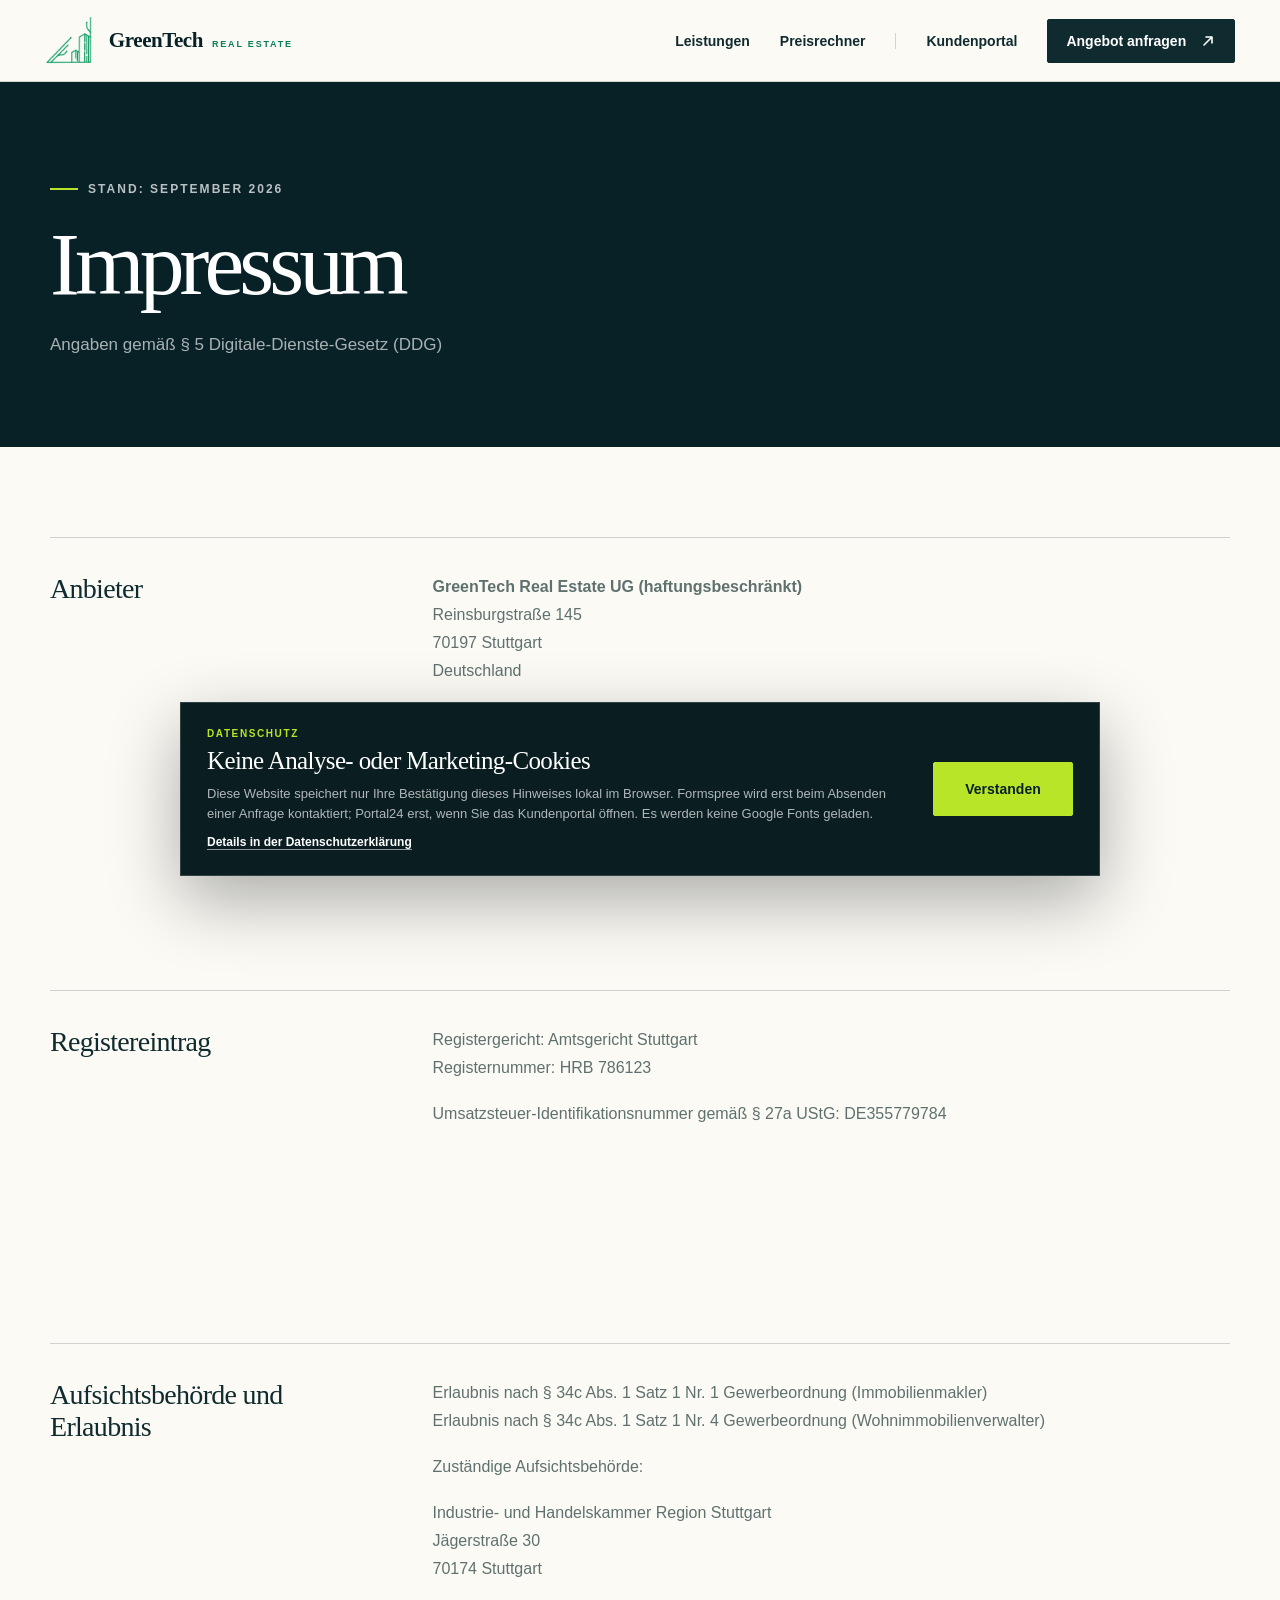
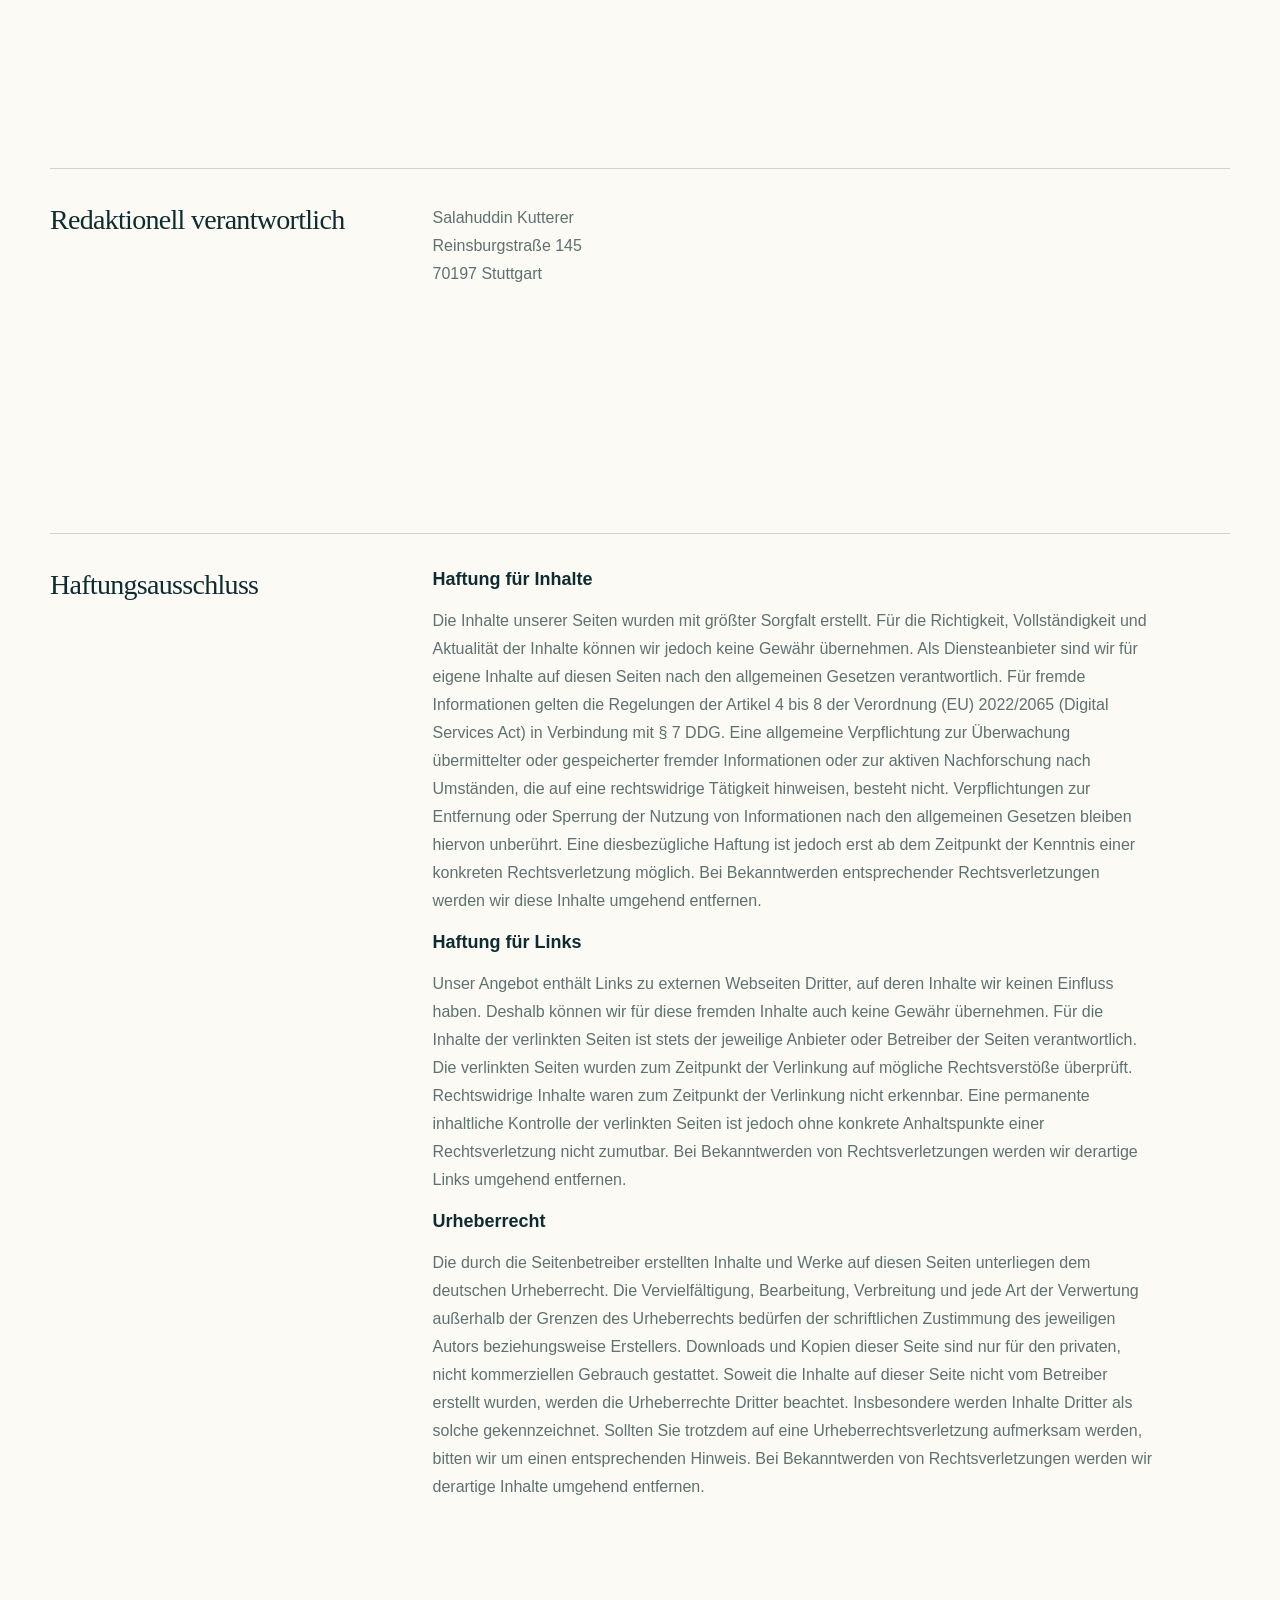
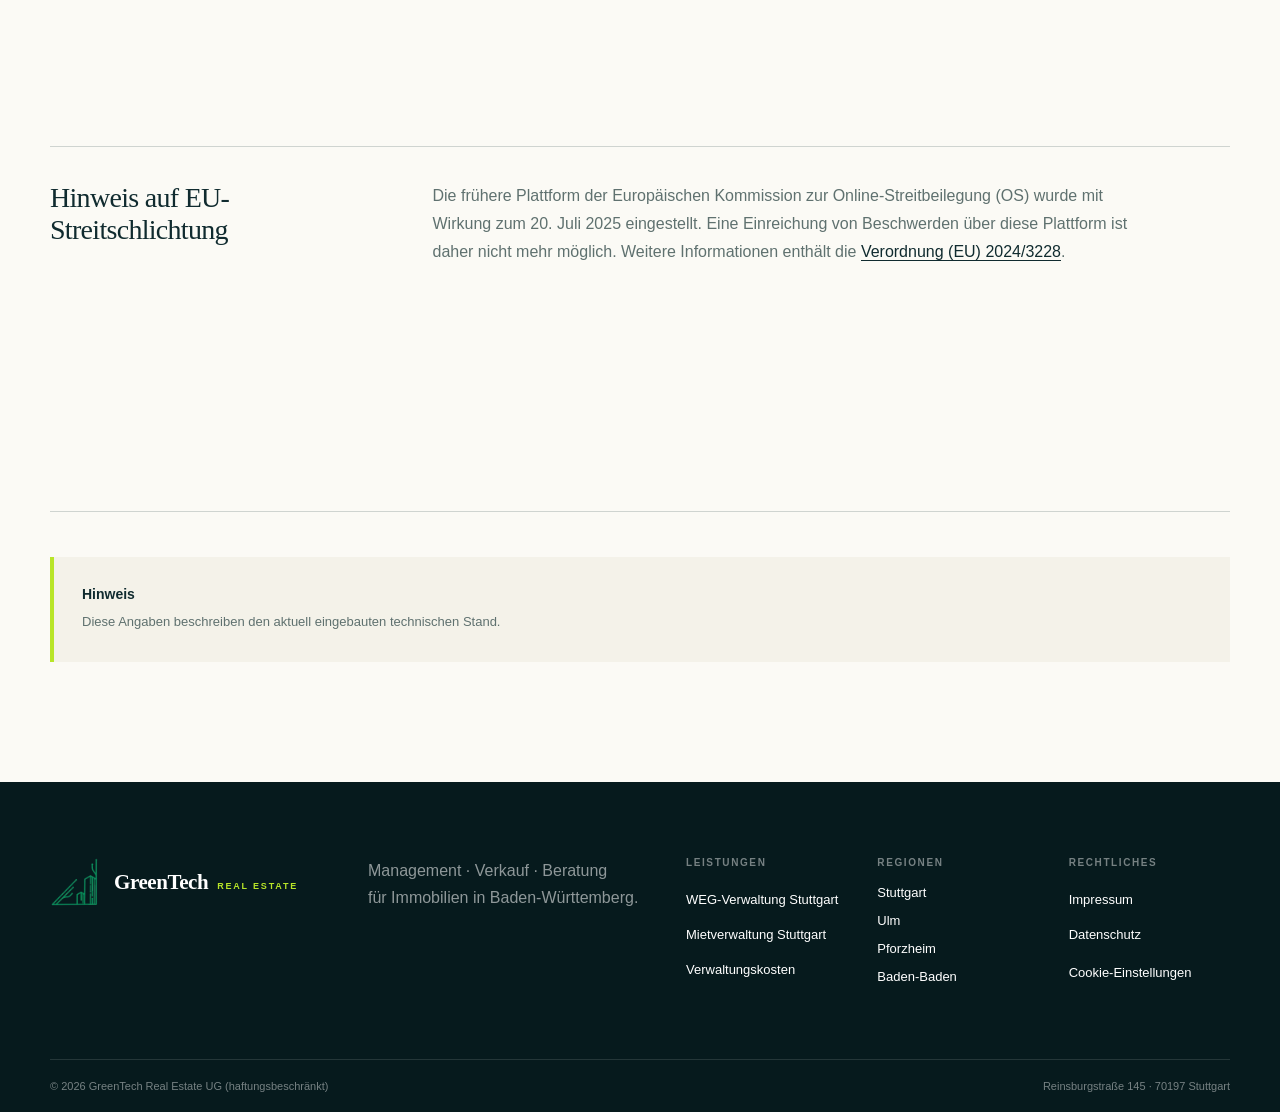
==== commit ca6520c9: "Update impressum.html" ====
--- a/impressum.html
+++ b/impressum.html
@@ -1 +1 @@
-<!doctype html><html lang="de"><head><meta charset="utf-8"><meta name="viewport" content="width=device-width,initial-scale=1"><title>Impressum | GreenTech Real Estate</title><meta name="description" content="Angaben gemäß § 5 Digitale-Dienste-Gesetz (DDG)"><meta name="robots" content="index,follow,max-image-preview:large"><link rel="canonical" href="https://www.greentechrealestate.de/impressum.html"><meta property="og:locale" content="de_DE"><meta property="og:type" content="website"><meta property="og:title" content="Impressum | GreenTech Real Estate"><meta property="og:description" content="Angaben gemäß § 5 Digitale-Dienste-Gesetz (DDG)"><meta property="og:url" content="https://www.greentechrealestate.de/impressum.html"><script type="application/ld+json">{"@context":"https://schema.org","@type":["RealEstateAgent","LocalBusiness"],"@id":"https://www.greentechrealestate.de/#unternehmen","name":"GreenTech Real Estate UG (haftungsbeschränkt)","url":"https://www.greentechrealestate.de","logo":"https://www.greentechrealestate.de/assets/greentech-logo.png","telephone":"+49 711 34063966","email":"info@gt-re.de","address":{"@type":"PostalAddress","streetAddress":"Reinsburgstraße 145","postalCode":"70197","addressLocality":"Stuttgart","addressRegion":"Baden-Württemberg","addressCountry":"DE"},"areaServed":["Stuttgart","Ulm","Pforzheim","Baden-Baden"]}</script><link rel="stylesheet" href="styles.css?v=26"><style>@media(max-width:960px){.calculator-layout{gap:0!important;row-gap:0!important}.calculator-controls{margin-bottom:0!important}.result-card{margin-top:0!important}}</style><script src="form-config.js" defer></script><script src="script.js" defer></script></head><body><header class="site-header"><a class="brand brand-logo" href="index.html" aria-label="GreenTech Real Estate – Startseite"><span class="brand-symbol" aria-hidden="true"><img src="[data-uri]" alt="" width="380" height="132"></span><span class="brand-name"><strong>GreenTech</strong><span>Real Estate</span></span></a><button class="menu-button" type="button" aria-label="Menü öffnen" aria-expanded="false"><span></span><span></span></button><nav class="main-nav"><a href="index.html#leistungen">Leistungen</a><a href="preise.html">Preisrechner</a><a class="nav-login" href="https://portal.greentechrealestate.de/user/auth/login">Kundenportal</a><a class="button button-small" href="index.html#anfrage">Angebot anfragen <span class="arrow-icon" aria-hidden="true"><svg viewBox="0 0 16 16" focusable="false"><path d="M4 12 12 4M6 4h6v6"></path></svg></span></a></nav><span class="scroll-progress" aria-hidden="true"></span></header><main class="page-transition"><header class="legal-hero"><div class="section-shell"><p class="eyebrow light"><span></span>Stand: September 2026</p><h1>Impressum</h1><p>Angaben gemäß § 5 Digitale-Dienste-Gesetz (DDG)</p></div></header><article class="legal-content section-shell"><section><h2>Anbieter</h2><p><strong>GreenTech Real Estate UG (haftungsbeschränkt)</strong><br>Reinsburgstraße 145<br>70197 Stuttgart<br>Deutschland</p><p>Vertreten durch den Geschäftsführer: Salahuddin Kutterer</p><p>Telefon: <a href="tel:+4971134063966">+49 711 34063966</a><br>E-Mail: <a href="mailto:info@gt-re.de">info@gt-re.de</a></p></section><section><h2>Registereintrag</h2><p>Registergericht: Amtsgericht Stuttgart<br>Registernummer: HRB 786123</p><p>Umsatzsteuer-Identifikationsnummer gemäß § 27a UStG: DE355779784</p></section><section><h2>Aufsichtsbehörde und Erlaubnis</h2><p>Erlaubnis nach § 34c Abs. 1 Satz 1 Nr. 1 Gewerbeordnung (Immobilienmakler)<br>Erlaubnis nach § 34c Abs. 1 Satz 1 Nr. 4 Gewerbeordnung (Wohnimmobilienverwalter)</p><p>Zuständige Aufsichtsbehörde:</p><p>Industrie- und Handelskammer Region Stuttgart<br>Jägerstraße 30<br>70174 Stuttgart</p></section><section><h2>Redaktionell verantwortlich</h2><p>Salahuddin Kutterer<br>Reinsburgstraße 145<br>70197 Stuttgart</p></section><section><h2>Haftungsausschluss</h2><div class="legal-copy"><h3>Haftung für Inhalte</h3><p>Die Inhalte unserer Seiten wurden mit größter Sorgfalt erstellt. Für die Richtigkeit, Vollständigkeit und Aktualität der Inhalte können wir jedoch keine Gewähr übernehmen. Als Diensteanbieter sind wir für eigene Inhalte auf diesen Seiten nach den allgemeinen Gesetzen verantwortlich. Für fremde Informationen gelten die Regelungen der Artikel 4 bis 8 der Verordnung (EU) 2022/2065 (Digital Services Act) in Verbindung mit § 7 DDG. Eine allgemeine Verpflichtung zur Überwachung übermittelter oder gespeicherter fremder Informationen oder zur aktiven Nachforschung nach Umständen, die auf eine rechtswidrige Tätigkeit hinweisen, besteht nicht. Verpflichtungen zur Entfernung oder Sperrung der Nutzung von Informationen nach den allgemeinen Gesetzen bleiben hiervon unberührt. Eine diesbezügliche Haftung ist jedoch erst ab dem Zeitpunkt der Kenntnis einer konkreten Rechtsverletzung möglich. Bei Bekanntwerden entsprechender Rechtsverletzungen werden wir diese Inhalte umgehend entfernen.</p><h3>Haftung für Links</h3><p>Unser Angebot enthält Links zu externen Webseiten Dritter, auf deren Inhalte wir keinen Einfluss haben. Deshalb können wir für diese fremden Inhalte auch keine Gewähr übernehmen. Für die Inhalte der verlinkten Seiten ist stets der jeweilige Anbieter oder Betreiber der Seiten verantwortlich. Die verlinkten Seiten wurden zum Zeitpunkt der Verlinkung auf mögliche Rechtsverstöße überprüft. Rechtswidrige Inhalte waren zum Zeitpunkt der Verlinkung nicht erkennbar. Eine permanente inhaltliche Kontrolle der verlinkten Seiten ist jedoch ohne konkrete Anhaltspunkte einer Rechtsverletzung nicht zumutbar. Bei Bekanntwerden von Rechtsverletzungen werden wir derartige Links umgehend entfernen.</p><h3>Urheberrecht</h3><p>Die durch die Seitenbetreiber erstellten Inhalte und Werke auf diesen Seiten unterliegen dem deutschen Urheberrecht. Die Vervielfältigung, Bearbeitung, Verbreitung und jede Art der Verwertung außerhalb der Grenzen des Urheberrechts bedürfen der schriftlichen Zustimmung des jeweiligen Autors beziehungsweise Erstellers. Downloads und Kopien dieser Seite sind nur für den privaten, nicht kommerziellen Gebrauch gestattet. Soweit die Inhalte auf dieser Seite nicht vom Betreiber erstellt wurden, werden die Urheberrechte Dritter beachtet. Insbesondere werden Inhalte Dritter als solche gekennzeichnet. Sollten Sie trotzdem auf eine Urheberrechtsverletzung aufmerksam werden, bitten wir um einen entsprechenden Hinweis. Bei Bekanntwerden von Rechtsverletzungen werden wir derartige Inhalte umgehend entfernen.</p></div></section><section><h2>Hinweis auf EU-Streitschlichtung</h2><p>Die frühere Plattform der Europäischen Kommission zur Online-Streitbeilegung (OS) wurde mit Wirkung zum 20. Juli 2025 eingestellt. Eine Einreichung von Beschwerden über diese Plattform ist daher nicht mehr möglich. Weitere Informationen enthält die <a href="https://eur-lex.europa.eu/eli/reg/2024/3228/oj?locale=de">Verordnung (EU) 2024/3228</a>.</p></section><aside class="legal-note"><strong>Hinweis</strong><p>Diese Angaben beschreiben den aktuell eingebauten technischen Stand. Werden später weitere Drittdienste ergänzt, müssen die Hinweise vor deren Einsatz aktualisiert werden.</p></aside></article></main><footer><div class="footer-top section-shell"><a class="brand brand-logo footer-logo" href="index.html" aria-label="GreenTech Real Estate – Startseite"><span class="brand-symbol" aria-hidden="true"><img src="[data-uri]" alt="" width="380" height="132"></span><span class="brand-name"><strong>GreenTech</strong><span>Real Estate</span></span></a><p>Management · Verkauf · Beratung<br>für Immobilien in Baden-Württemberg.</p><div class="footer-navigation"><nav class="footer-links" aria-label="Leistungen"><strong>Leistungen</strong><a href="weg-verwaltung.html">WEG-Verwaltung Stuttgart</a><a href="mietverwaltung.html">Mietverwaltung Stuttgart</a><a href="preise.html">Verwaltungskosten</a></nav><nav class="footer-links" aria-label="Regionen"><strong>Regionen</strong><a href="index.html#stuttgart">Stuttgart</a><a href="hausverwaltung-ulm.html">Ulm</a><a href="hausverwaltung-pforzheim.html">Pforzheim</a><a href="hausverwaltung-baden-baden.html">Baden-Baden</a></nav><nav class="footer-links" aria-label="Rechtliches"><strong>Rechtliches</strong><a href="impressum.html">Impressum</a><a href="datenschutz.html">Datenschutz</a><button class="footer-cookie-button" type="button" data-cookie-settings>Cookie-Einstellungen</button></nav></div></div><div class="footer-bottom section-shell"><span>© 2026 GreenTech Real Estate UG (haftungsbeschränkt)</span><span>Reinsburgstraße 145 · 70197 Stuttgart</span></div></footer></body></html>+<!doctype html><html lang="de"><head><meta charset="utf-8"><meta name="viewport" content="width=device-width,initial-scale=1"><title>Impressum | GreenTech Real Estate</title><meta name="description" content="Angaben gemäß § 5 Digitale-Dienste-Gesetz (DDG)"><meta name="robots" content="index,follow,max-image-preview:large"><link rel="canonical" href="https://www.greentechrealestate.de/impressum.html"><meta property="og:locale" content="de_DE"><meta property="og:type" content="website"><meta property="og:title" content="Impressum | GreenTech Real Estate"><meta property="og:description" content="Angaben gemäß § 5 Digitale-Dienste-Gesetz (DDG)"><meta property="og:url" content="https://www.greentechrealestate.de/impressum.html"><script type="application/ld+json">{"@context":"https://schema.org","@type":["RealEstateAgent","LocalBusiness"],"@id":"https://www.greentechrealestate.de/#unternehmen","name":"GreenTech Real Estate UG (haftungsbeschränkt)","url":"https://www.greentechrealestate.de","logo":"https://www.greentechrealestate.de/assets/greentech-logo.png","telephone":"+49 711 34063966","email":"info@gt-re.de","address":{"@type":"PostalAddress","streetAddress":"Reinsburgstraße 145","postalCode":"70197","addressLocality":"Stuttgart","addressRegion":"Baden-Württemberg","addressCountry":"DE"},"areaServed":["Stuttgart","Ulm","Pforzheim","Baden-Baden"]}</script><link rel="stylesheet" href="styles.css?v=26"><style>@media(max-width:960px){.calculator-layout{gap:0!important;row-gap:0!important}.calculator-controls{margin-bottom:0!important}.result-card{margin-top:0!important}}</style><script src="form-config.js" defer></script><script src="script.js" defer></script></head><body><header class="site-header"><a class="brand brand-logo" href="index.html" aria-label="GreenTech Real Estate – Startseite"><span class="brand-symbol" aria-hidden="true"><img src="[data-uri]" alt="" width="380" height="132"></span><span class="brand-name"><strong>GreenTech</strong><span>Real Estate</span></span></a><button class="menu-button" type="button" aria-label="Menü öffnen" aria-expanded="false"><span></span><span></span></button><nav class="main-nav"><a href="index.html#leistungen">Leistungen</a><a href="preise.html">Preisrechner</a><a class="nav-login" href="https://portal.greentechrealestate.de/user/auth/login">Kundenportal</a><a class="button button-small" href="index.html#anfrage">Angebot anfragen <span class="arrow-icon" aria-hidden="true"><svg viewBox="0 0 16 16" focusable="false"><path d="M4 12 12 4M6 4h6v6"></path></svg></span></a></nav><span class="scroll-progress" aria-hidden="true"></span></header><main class="page-transition"><header class="legal-hero"><div class="section-shell"><p class="eyebrow light"><span></span>Stand: September 2026</p><h1>Impressum</h1><p>Angaben gemäß § 5 Digitale-Dienste-Gesetz (DDG)</p></div></header><article class="legal-content section-shell"><section><h2>Anbieter</h2><p><strong>GreenTech Real Estate UG (haftungsbeschränkt)</strong><br>Reinsburgstraße 145<br>70197 Stuttgart<br>Deutschland</p><p>Vertreten durch den Geschäftsführer: Salahuddin Kutterer</p><p>Telefon: <a href="tel:+4971134063966">+49 711 34063966</a><br>E-Mail: <a href="mailto:info@gt-re.de">info@gt-re.de</a></p></section><section><h2>Registereintrag</h2><p>Registergericht: Amtsgericht Stuttgart<br>Registernummer: HRB 786123</p><p>Umsatzsteuer-Identifikationsnummer gemäß § 27a UStG: DE355779784</p></section><section><h2>Aufsichtsbehörde und Erlaubnis</h2><p>Erlaubnis nach § 34c Abs. 1 Satz 1 Nr. 1 Gewerbeordnung (Immobilienmakler)<br>Erlaubnis nach § 34c Abs. 1 Satz 1 Nr. 4 Gewerbeordnung (Wohnimmobilienverwalter)</p><p>Zuständige Aufsichtsbehörde:</p><p>Industrie- und Handelskammer Region Stuttgart<br>Jägerstraße 30<br>70174 Stuttgart</p></section><section><h2>Redaktionell verantwortlich</h2><p>Salahuddin Kutterer<br>Reinsburgstraße 145<br>70197 Stuttgart</p></section><section><h2>Haftungsausschluss</h2><div class="legal-copy"><h3>Haftung für Inhalte</h3><p>Die Inhalte unserer Seiten wurden mit größter Sorgfalt erstellt. Für die Richtigkeit, Vollständigkeit und Aktualität der Inhalte können wir jedoch keine Gewähr übernehmen. Als Diensteanbieter sind wir für eigene Inhalte auf diesen Seiten nach den allgemeinen Gesetzen verantwortlich. Für fremde Informationen gelten die Regelungen der Artikel 4 bis 8 der Verordnung (EU) 2022/2065 (Digital Services Act) in Verbindung mit § 7 DDG. Eine allgemeine Verpflichtung zur Überwachung übermittelter oder gespeicherter fremder Informationen oder zur aktiven Nachforschung nach Umständen, die auf eine rechtswidrige Tätigkeit hinweisen, besteht nicht. Verpflichtungen zur Entfernung oder Sperrung der Nutzung von Informationen nach den allgemeinen Gesetzen bleiben hiervon unberührt. Eine diesbezügliche Haftung ist jedoch erst ab dem Zeitpunkt der Kenntnis einer konkreten Rechtsverletzung möglich. Bei Bekanntwerden entsprechender Rechtsverletzungen werden wir diese Inhalte umgehend entfernen.</p><h3>Haftung für Links</h3><p>Unser Angebot enthält Links zu externen Webseiten Dritter, auf deren Inhalte wir keinen Einfluss haben. Deshalb können wir für diese fremden Inhalte auch keine Gewähr übernehmen. Für die Inhalte der verlinkten Seiten ist stets der jeweilige Anbieter oder Betreiber der Seiten verantwortlich. Die verlinkten Seiten wurden zum Zeitpunkt der Verlinkung auf mögliche Rechtsverstöße überprüft. Rechtswidrige Inhalte waren zum Zeitpunkt der Verlinkung nicht erkennbar. Eine permanente inhaltliche Kontrolle der verlinkten Seiten ist jedoch ohne konkrete Anhaltspunkte einer Rechtsverletzung nicht zumutbar. Bei Bekanntwerden von Rechtsverletzungen werden wir derartige Links umgehend entfernen.</p><h3>Urheberrecht</h3><p>Die durch die Seitenbetreiber erstellten Inhalte und Werke auf diesen Seiten unterliegen dem deutschen Urheberrecht. Die Vervielfältigung, Bearbeitung, Verbreitung und jede Art der Verwertung außerhalb der Grenzen des Urheberrechts bedürfen der schriftlichen Zustimmung des jeweiligen Autors beziehungsweise Erstellers. Downloads und Kopien dieser Seite sind nur für den privaten, nicht kommerziellen Gebrauch gestattet. Soweit die Inhalte auf dieser Seite nicht vom Betreiber erstellt wurden, werden die Urheberrechte Dritter beachtet. Insbesondere werden Inhalte Dritter als solche gekennzeichnet. Sollten Sie trotzdem auf eine Urheberrechtsverletzung aufmerksam werden, bitten wir um einen entsprechenden Hinweis. Bei Bekanntwerden von Rechtsverletzungen werden wir derartige Inhalte umgehend entfernen.</p></div></section><section><h2>Hinweis auf EU-Streitschlichtung</h2><p>Die frühere Plattform der Europäischen Kommission zur Online-Streitbeilegung (OS) wurde mit Wirkung zum 20. Juli 2025 eingestellt. Eine Einreichung von Beschwerden über diese Plattform ist daher nicht mehr möglich. Weitere Informationen enthält die <a href="https://eur-lex.europa.eu/eli/reg/2024/3228/oj?locale=de">Verordnung (EU) 2024/3228</a>.</p></section><aside class="legal-note"><strong>Hinweis</strong><p>Diese Angaben beschreiben den aktuell eingebauten technischen Stand.</p></aside></article></main><footer><div class="footer-top section-shell"><a class="brand brand-logo footer-logo" href="index.html" aria-label="GreenTech Real Estate – Startseite"><span class="brand-symbol" aria-hidden="true"><img src="[data-uri]" alt="" width="380" height="132"></span><span class="brand-name"><strong>GreenTech</strong><span>Real Estate</span></span></a><p>Management · Verkauf · Beratung<br>für Immobilien in Baden-Württemberg.</p><div class="footer-navigation"><nav class="footer-links" aria-label="Leistungen"><strong>Leistungen</strong><a href="weg-verwaltung.html">WEG-Verwaltung Stuttgart</a><a href="mietverwaltung.html">Mietverwaltung Stuttgart</a><a href="preise.html">Verwaltungskosten</a></nav><nav class="footer-links" aria-label="Regionen"><strong>Regionen</strong><a href="index.html#stuttgart">Stuttgart</a><a href="hausverwaltung-ulm.html">Ulm</a><a href="hausverwaltung-pforzheim.html">Pforzheim</a><a href="hausverwaltung-baden-baden.html">Baden-Baden</a></nav><nav class="footer-links" aria-label="Rechtliches"><strong>Rechtliches</strong><a href="impressum.html">Impressum</a><a href="datenschutz.html">Datenschutz</a><button class="footer-cookie-button" type="button" data-cookie-settings>Cookie-Einstellungen</button></nav></div></div><div class="footer-bottom section-shell"><span>© 2026 GreenTech Real Estate UG (haftungsbeschränkt)</span><span>Reinsburgstraße 145 · 70197 Stuttgart</span></div></footer></body></html>
